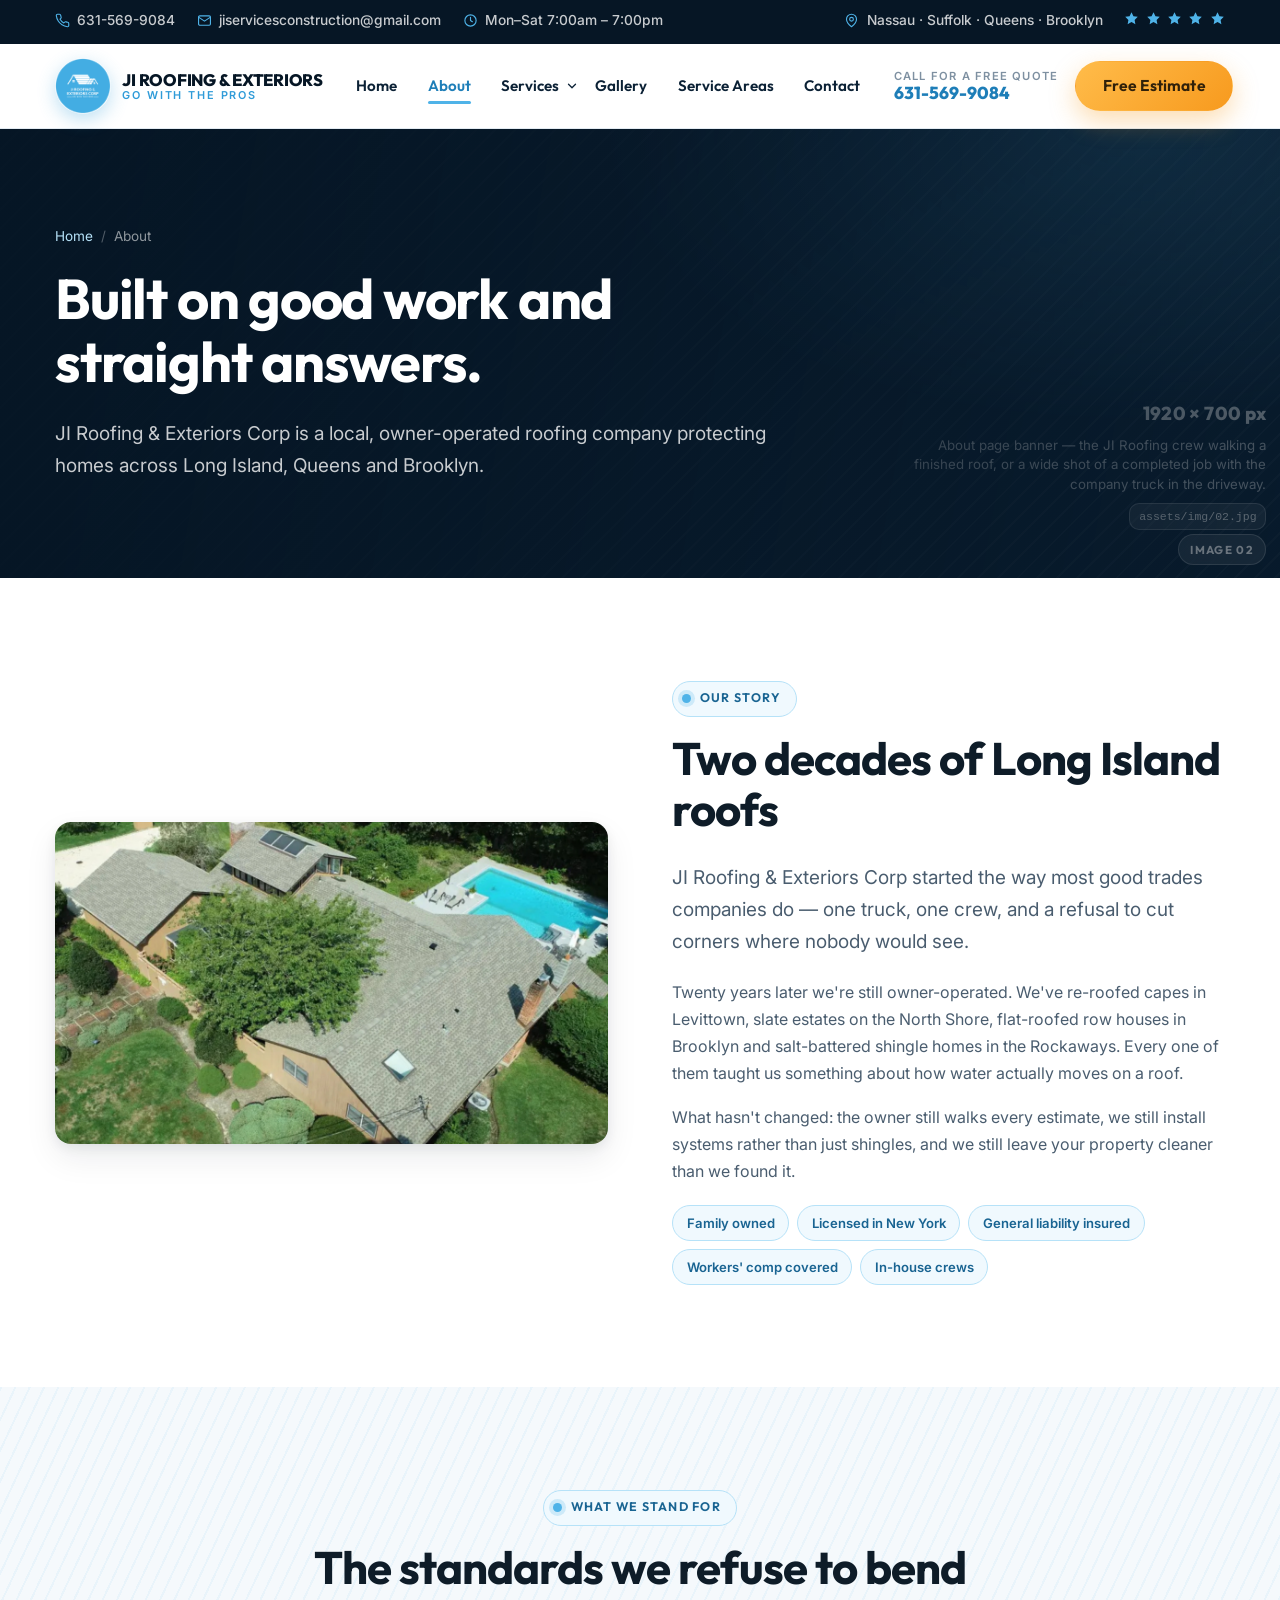
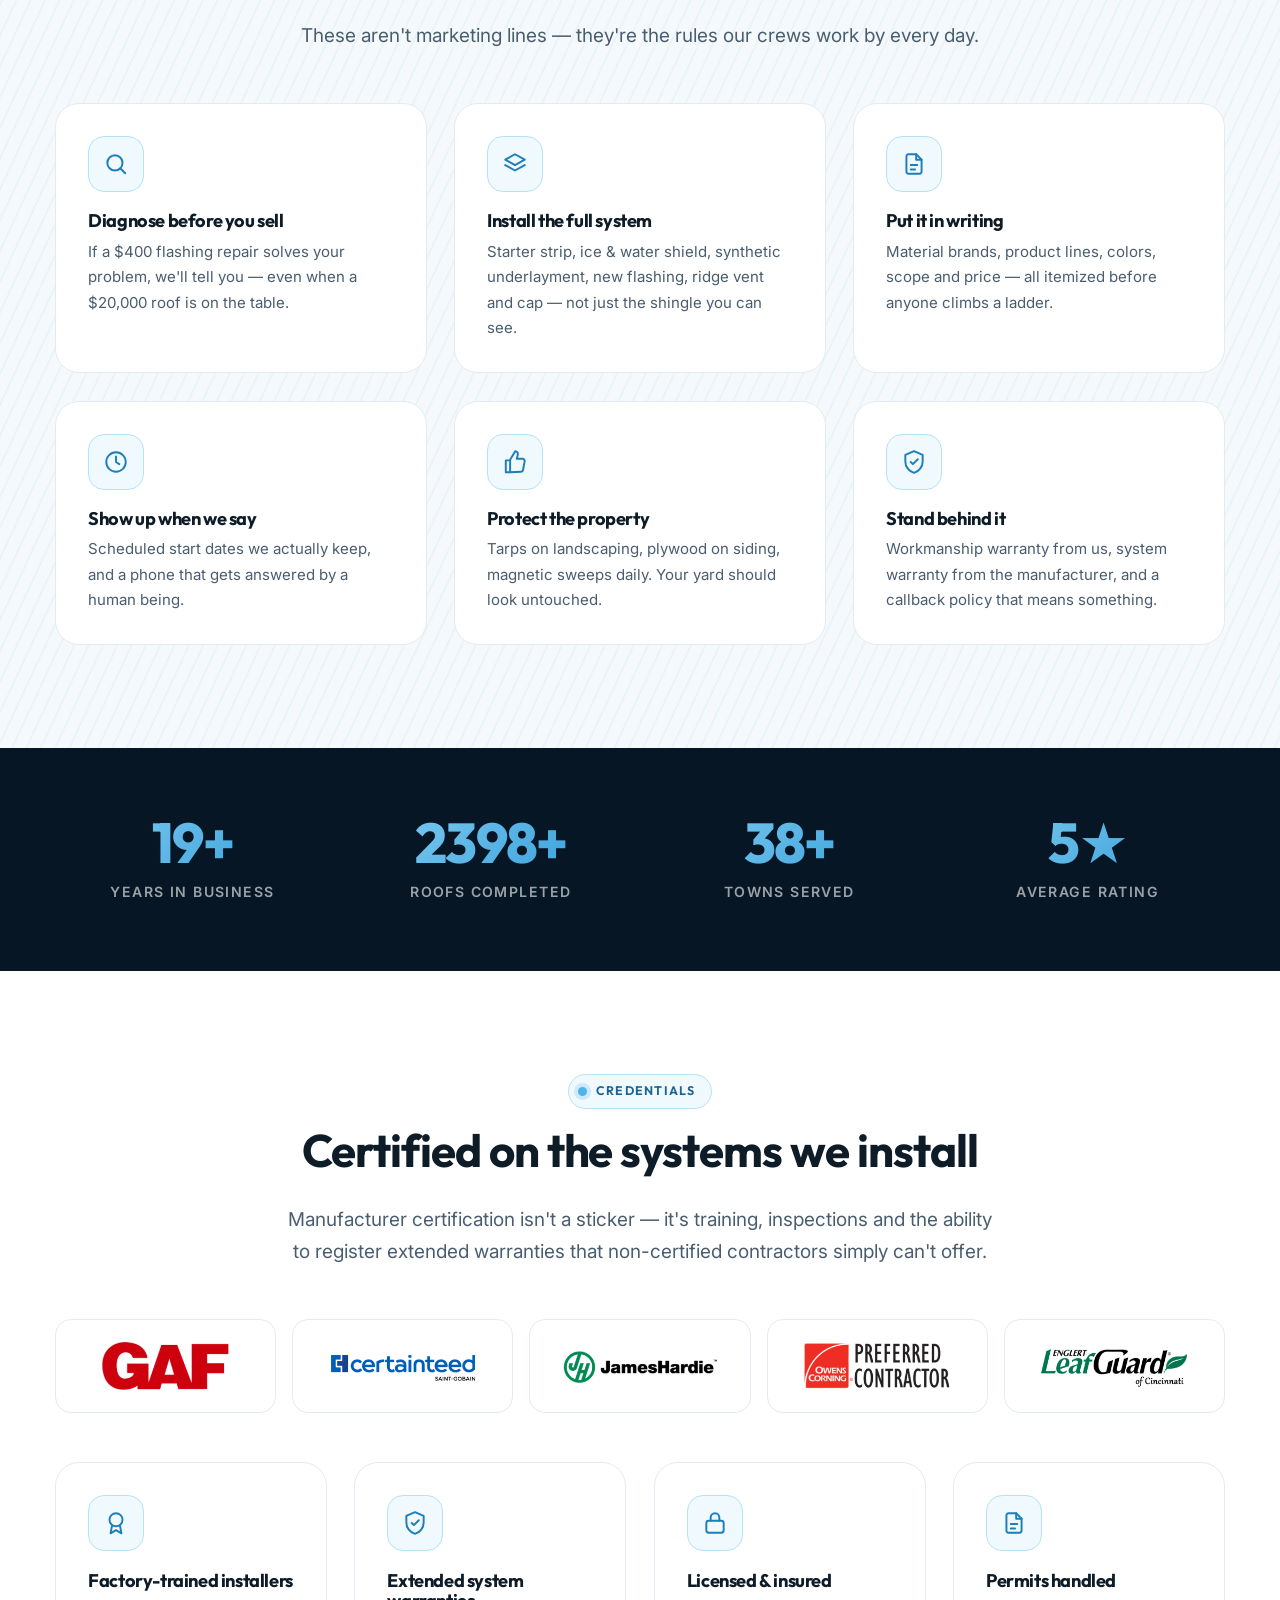
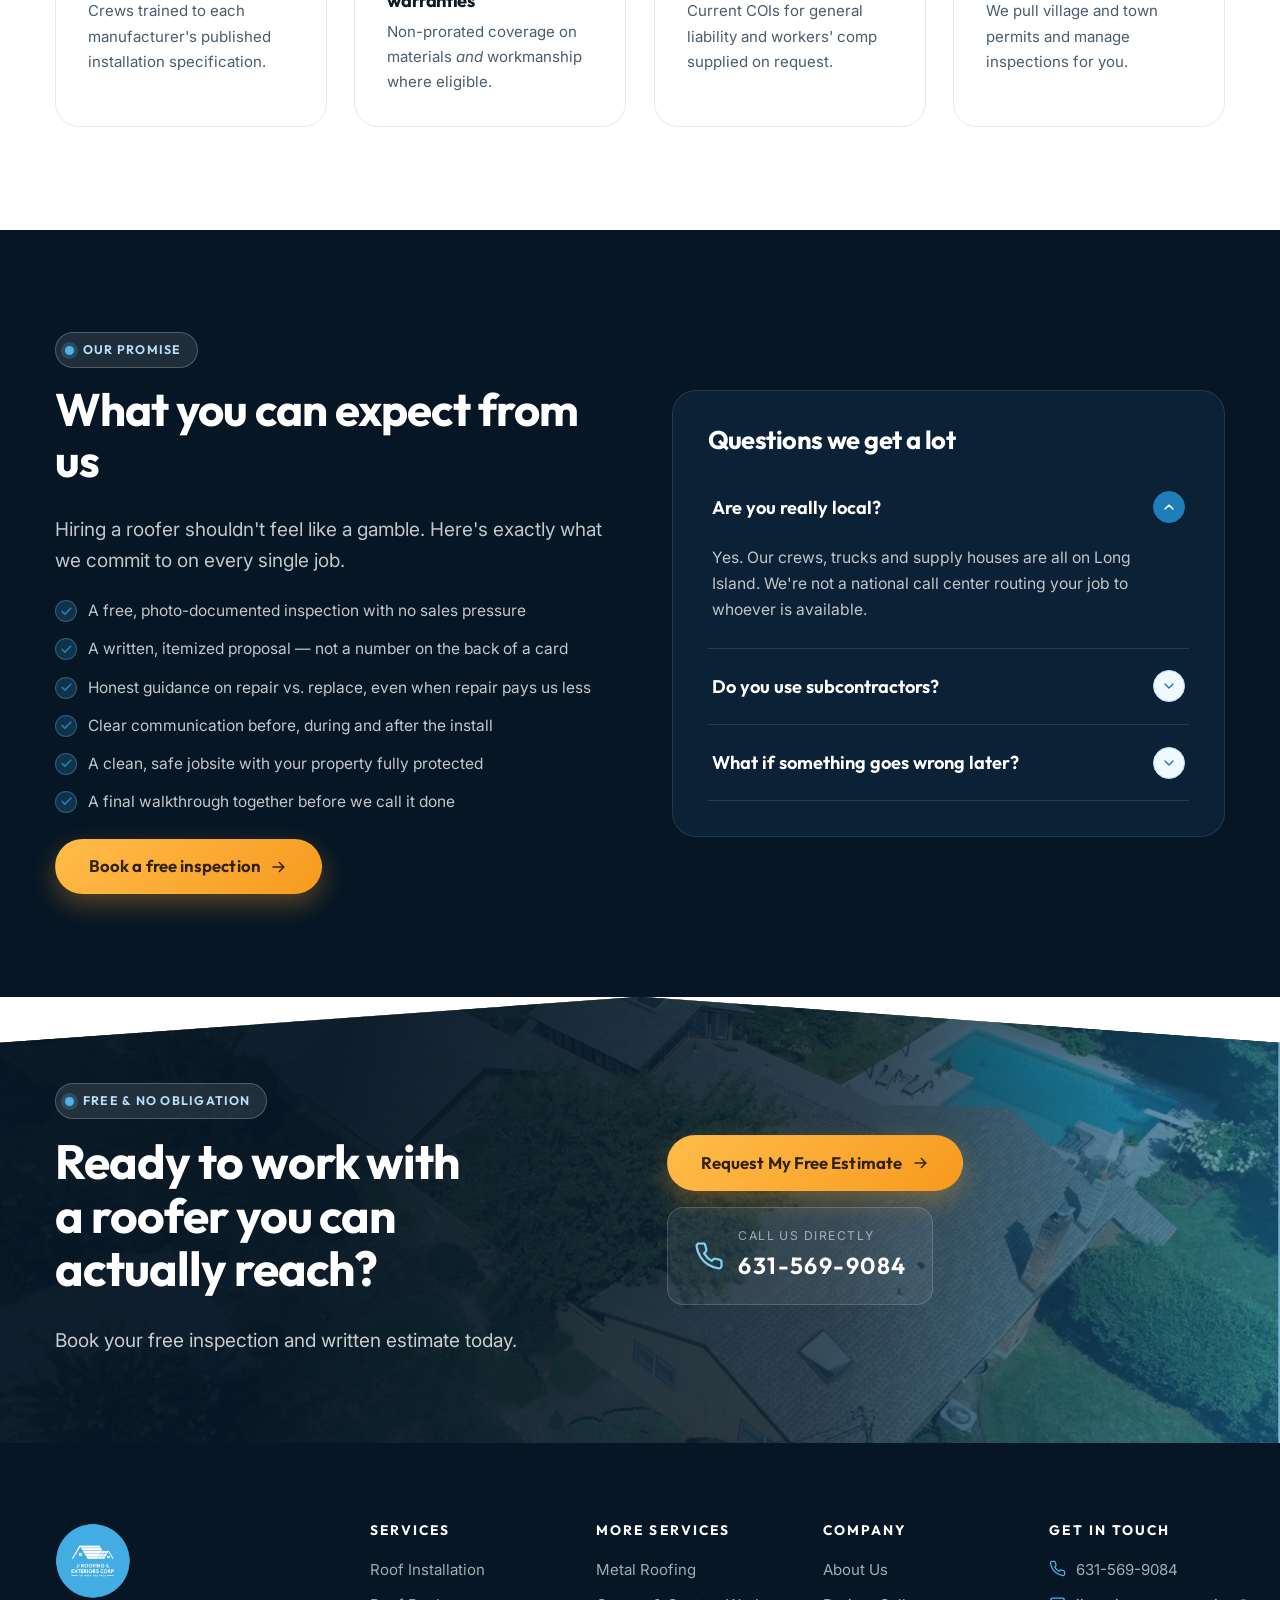
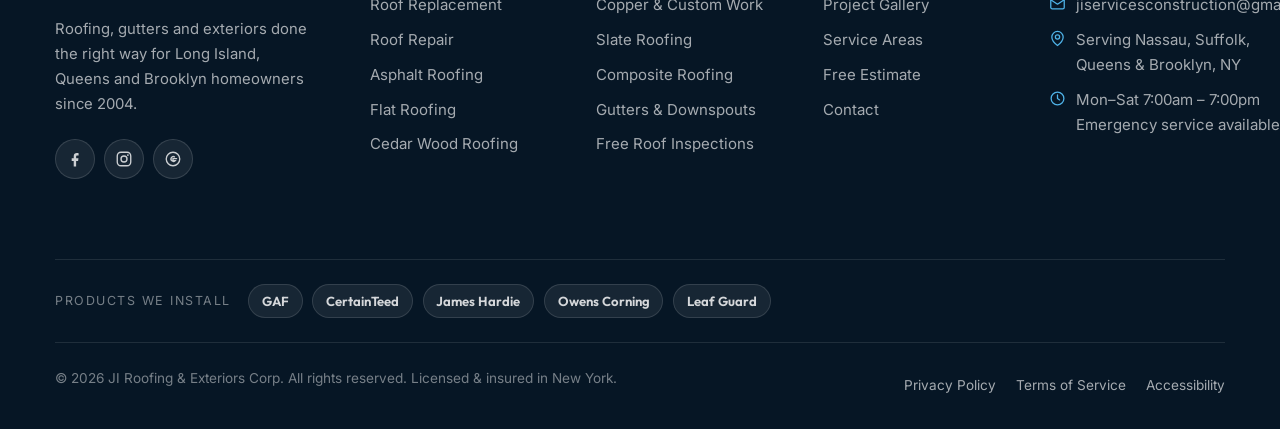
==== about.html @ 9744030e "Initial website commit" ====
<!DOCTYPE html>
<html lang="en">
  <head>
    <meta charset="utf-8" />
    <meta name="viewport" content="width=device-width, initial-scale=1" />
    <title>About JI Roofing &amp; Exteriors Corp | Long Island Roofing Company</title>
    <meta
      name="description"
      content="Meet JI Roofing & Exteriors Corp — an owner-operated, licensed and insured roofing contractor serving Nassau, Suffolk, Queens and Brooklyn with certified GAF, CertainTeed, James Hardie, Owens Corning and Leaf Guard installations."
    />
    <meta name="theme-color" content="#4fb3e8" />
    <link rel="icon" href="assets/img/ji-roofing-logo.png" type="image/png" />
    <link rel="preconnect" href="https://fonts.googleapis.com" />
    <link rel="preconnect" href="https://fonts.gstatic.com" crossorigin />
    <link
      href="https://fonts.googleapis.com/css2?family=Inter:wght@400;500;600;700&family=Outfit:wght@400;500;600;700;800&display=swap"
      rel="stylesheet"
    />
    <link rel="stylesheet" href="assets/css/styles.css" />
  </head>

  <body>
    <a class="skip-link" href="#main">Skip to main content</a>

    <!-- ===================== ICON SPRITE ===================== -->
    <svg class="sr-only" aria-hidden="true" focusable="false" xmlns="http://www.w3.org/2000/svg">
      <symbol id="i-phone" viewBox="0 0 24 24" fill="none" stroke="currentColor" stroke-width="1.8" stroke-linecap="round" stroke-linejoin="round"><path d="M22 16.9v3a2 2 0 0 1-2.2 2 19.8 19.8 0 0 1-8.6-3.1 19.5 19.5 0 0 1-6-6A19.8 19.8 0 0 1 2.1 4.2 2 2 0 0 1 4.1 2h3a2 2 0 0 1 2 1.7c.1 1 .4 1.9.7 2.8a2 2 0 0 1-.5 2.1L8.1 9.9a16 16 0 0 0 6 6l1.3-1.2a2 2 0 0 1 2.1-.5c.9.3 1.8.6 2.8.7a2 2 0 0 1 1.7 2z"/></symbol>
      <symbol id="i-mail" viewBox="0 0 24 24" fill="none" stroke="currentColor" stroke-width="1.8" stroke-linecap="round" stroke-linejoin="round"><rect x="2.5" y="4.5" width="19" height="15" rx="2"/><path d="m3 7 9 6 9-6"/></symbol>
      <symbol id="i-pin" viewBox="0 0 24 24" fill="none" stroke="currentColor" stroke-width="1.8" stroke-linecap="round" stroke-linejoin="round"><path d="M20 10c0 6-8 12-8 12s-8-6-8-12a8 8 0 0 1 16 0z"/><circle cx="12" cy="10" r="3"/></symbol>
      <symbol id="i-clock" viewBox="0 0 24 24" fill="none" stroke="currentColor" stroke-width="1.8" stroke-linecap="round" stroke-linejoin="round"><circle cx="12" cy="12" r="9"/><path d="M12 7v5l3 2"/></symbol>
      <symbol id="i-star" viewBox="0 0 24 24" fill="currentColor"><path d="m12 2 3.1 6.3 6.9 1-5 4.9 1.2 6.8L12 17.7l-6.2 3.3L7 14.2l-5-4.9 6.9-1z"/></symbol>
      <symbol id="i-check" viewBox="0 0 24 24" fill="none" stroke="currentColor" stroke-width="2.4" stroke-linecap="round" stroke-linejoin="round"><polyline points="20 6 9 17 4 12"/></symbol>
      <symbol id="i-shield" viewBox="0 0 24 24" fill="none" stroke="currentColor" stroke-width="1.8" stroke-linecap="round" stroke-linejoin="round"><path d="M12 2 4 5.5v6c0 5 3.4 9.3 8 10.5 4.6-1.2 8-5.5 8-10.5v-6z"/><polyline points="9 12 11 14 15.5 9.5"/></symbol>
      <symbol id="i-arrow" viewBox="0 0 24 24" fill="none" stroke="currentColor" stroke-width="2" stroke-linecap="round" stroke-linejoin="round"><path d="M4 12h14"/><polyline points="12.5 6 18.5 12 12.5 18"/></symbol>
      <symbol id="i-down" viewBox="0 0 24 24" fill="none" stroke="currentColor" stroke-width="2.2" stroke-linecap="round" stroke-linejoin="round"><polyline points="6 9 12 15 18 9"/></symbol>
      <symbol id="i-left" viewBox="0 0 24 24" fill="none" stroke="currentColor" stroke-width="2.2" stroke-linecap="round" stroke-linejoin="round"><polyline points="15 18 9 12 15 6"/></symbol>
      <symbol id="i-right" viewBox="0 0 24 24" fill="none" stroke="currentColor" stroke-width="2.2" stroke-linecap="round" stroke-linejoin="round"><polyline points="9 18 15 12 9 6"/></symbol>
      <symbol id="i-close" viewBox="0 0 24 24" fill="none" stroke="currentColor" stroke-width="2.2" stroke-linecap="round"><path d="M18 6 6 18M6 6l12 12"/></symbol>
      <symbol id="i-menu" viewBox="0 0 24 24" fill="none" stroke="currentColor" stroke-width="2" stroke-linecap="round"><path d="M3 7h18M3 12h18M3 17h18"/></symbol>
      <symbol id="i-roof" viewBox="0 0 24 24" fill="none" stroke="currentColor" stroke-width="1.8" stroke-linecap="round" stroke-linejoin="round"><path d="M2.5 11.5 12 4l9.5 7.5"/><path d="M5 10.3V20h14v-9.7"/><path d="M10 20v-5h4v5"/></symbol>
      <symbol id="i-install" viewBox="0 0 24 24" fill="none" stroke="currentColor" stroke-width="1.8" stroke-linecap="round" stroke-linejoin="round"><path d="M2.5 11.5 12 4l9.5 7.5"/><path d="M5 10.3V20h8"/><circle cx="18" cy="17" r="4"/><path d="M18 15.2v3.6M16.2 17h3.6"/></symbol>
      <symbol id="i-replace" viewBox="0 0 24 24" fill="none" stroke="currentColor" stroke-width="1.8" stroke-linecap="round" stroke-linejoin="round"><path d="M2.5 10.5 12 3l9.5 7.5"/><path d="M5 9.5V20h14V9.5"/><path d="M9.5 14h5l-1.8-1.8M14.5 17h-5l1.8 1.8"/></symbol>
      <symbol id="i-wrench" viewBox="0 0 24 24" fill="none" stroke="currentColor" stroke-width="1.8" stroke-linecap="round" stroke-linejoin="round"><path d="M20.3 3.7a5 5 0 0 1-6.2 6.2l-7 7a2.3 2.3 0 0 1-3.3-3.3l7-7a5 5 0 0 1 6.2-6.2l-2.8 2.8 2.1 2.1z"/></symbol>
      <symbol id="i-layers" viewBox="0 0 24 24" fill="none" stroke="currentColor" stroke-width="1.8" stroke-linecap="round" stroke-linejoin="round"><path d="m12 3 9 5-9 5-9-5z"/><path d="m3 13 9 5 9-5"/></symbol>
      <symbol id="i-flat" viewBox="0 0 24 24" fill="none" stroke="currentColor" stroke-width="1.8" stroke-linecap="round" stroke-linejoin="round"><rect x="2.5" y="8" width="19" height="3.4" rx="1"/><path d="M5 11.6V20h14v-8.4"/><path d="M9 20v-4.5h6V20"/></symbol>
      <symbol id="i-tree" viewBox="0 0 24 24" fill="none" stroke="currentColor" stroke-width="1.8" stroke-linecap="round" stroke-linejoin="round"><path d="M12 2.5 7.5 10h3l-4 6.5h6V21h-1"/><path d="M12 2.5 16.5 10h-3l4 6.5h-6"/></symbol>
      <symbol id="i-metal" viewBox="0 0 24 24" fill="none" stroke="currentColor" stroke-width="1.8" stroke-linecap="round" stroke-linejoin="round"><path d="M3 20h18"/><path d="M6.5 20 9 4M11 20l1-16M15.5 20 15 4"/><path d="M4 11h16"/></symbol>
      <symbol id="i-gem" viewBox="0 0 24 24" fill="none" stroke="currentColor" stroke-width="1.8" stroke-linecap="round" stroke-linejoin="round"><path d="M12 2.5 4 9l8 12.5L20 9z"/><path d="M4 9h16"/><path d="m12 2.5-3 6.5 3 12.5 3-12.5z"/></symbol>
      <symbol id="i-tiles" viewBox="0 0 24 24" fill="none" stroke="currentColor" stroke-width="1.8" stroke-linecap="round" stroke-linejoin="round"><rect x="3" y="4" width="8" height="7" rx="1.2"/><rect x="13" y="4" width="8" height="7" rx="1.2"/><rect x="3" y="13" width="8" height="7" rx="1.2"/><rect x="13" y="13" width="8" height="7" rx="1.2"/></symbol>
      <symbol id="i-cube" viewBox="0 0 24 24" fill="none" stroke="currentColor" stroke-width="1.8" stroke-linecap="round" stroke-linejoin="round"><path d="m12 2.8 8.5 4.8v8.8L12 21.2l-8.5-4.8V7.6z"/><path d="M12 12v9.2M12 12 3.5 7.6M12 12l8.5-4.4"/></symbol>
      <symbol id="i-gutter" viewBox="0 0 24 24" fill="none" stroke="currentColor" stroke-width="1.8" stroke-linecap="round" stroke-linejoin="round"><path d="M3 6.5h18"/><path d="M3 6.5v3a3 3 0 0 0 3 3h12a3 3 0 0 0 3-3v-3"/><path d="M15 12.5V21"/><path d="M12 21h6"/></symbol>
      <symbol id="i-search" viewBox="0 0 24 24" fill="none" stroke="currentColor" stroke-width="1.8" stroke-linecap="round" stroke-linejoin="round"><circle cx="11" cy="11" r="7"/><path d="m20.5 20.5-4.4-4.4"/></symbol>
      <symbol id="i-award" viewBox="0 0 24 24" fill="none" stroke="currentColor" stroke-width="1.8" stroke-linecap="round" stroke-linejoin="round"><circle cx="12" cy="9" r="6"/><path d="m8.4 14.2-1.4 7.3 5-2.9 5 2.9-1.4-7.3"/></symbol>
      <symbol id="i-users" viewBox="0 0 24 24" fill="none" stroke="currentColor" stroke-width="1.8" stroke-linecap="round" stroke-linejoin="round"><circle cx="9" cy="8" r="3.6"/><path d="M2.6 20a6.4 6.4 0 0 1 12.8 0"/><path d="M16.3 5.1a3.6 3.6 0 0 1 0 6.9"/><path d="M18 14.9A6.4 6.4 0 0 1 21.4 20"/></symbol>
      <symbol id="i-calendar" viewBox="0 0 24 24" fill="none" stroke="currentColor" stroke-width="1.8" stroke-linecap="round" stroke-linejoin="round"><rect x="3" y="5" width="18" height="16" rx="2.2"/><path d="M3 10h18M8 3v4M16 3v4"/></symbol>
      <symbol id="i-truck" viewBox="0 0 24 24" fill="none" stroke="currentColor" stroke-width="1.8" stroke-linecap="round" stroke-linejoin="round"><path d="M2 6.5h11.5V17H2z"/><path d="M13.5 9.5H17l4 4V17h-7.5z"/><circle cx="7" cy="18.5" r="2"/><circle cx="17" cy="18.5" r="2"/></symbol>
      <symbol id="i-doc" viewBox="0 0 24 24" fill="none" stroke="currentColor" stroke-width="1.8" stroke-linecap="round" stroke-linejoin="round"><path d="M14 3H7a2 2 0 0 0-2 2v14a2 2 0 0 0 2 2h10a2 2 0 0 0 2-2V8z"/><path d="M14 3v5h5"/><path d="M9 13h6M9 17h4"/></symbol>
      <symbol id="i-dollar" viewBox="0 0 24 24" fill="none" stroke="currentColor" stroke-width="1.8" stroke-linecap="round" stroke-linejoin="round"><path d="M12 2.5v19"/><path d="M16.8 7c0-1.9-2.1-2.9-4.8-2.9S7 5 7 7.2s2.1 2.9 5 3.4 5 1.3 5 3.4-2.1 3-4.8 3-4.9-1.1-4.9-2.9"/></symbol>
      <symbol id="i-zap" viewBox="0 0 24 24" fill="none" stroke="currentColor" stroke-width="1.8" stroke-linecap="round" stroke-linejoin="round"><path d="M13 2.5 4.5 14H11l-1 7.5L19.5 10H13z"/></symbol>
      <symbol id="i-thumb" viewBox="0 0 24 24" fill="none" stroke="currentColor" stroke-width="1.8" stroke-linecap="round" stroke-linejoin="round"><path d="M7.5 21.5V10L12.2 2a2.6 2.6 0 0 1 2.4 3.3L13.6 9h5.3a2 2 0 0 1 2 2.4l-1.5 8a2 2 0 0 1-2 1.6z"/><path d="M7.5 10.5H3.5v11h4"/></symbol>
      <symbol id="i-map" viewBox="0 0 24 24" fill="none" stroke="currentColor" stroke-width="1.8" stroke-linecap="round" stroke-linejoin="round"><path d="m2.5 6.3 6.5-2.8 6 2.8 6.5-2.8v14.2l-6.5 2.8-6-2.8-6.5 2.8z"/><path d="M9 3.5v15M15 6.3v15"/></symbol>
      <symbol id="i-lock" viewBox="0 0 24 24" fill="none" stroke="currentColor" stroke-width="1.8" stroke-linecap="round" stroke-linejoin="round"><rect x="4" y="10" width="16" height="11" rx="2.2"/><path d="M8 10V7a4 4 0 0 1 8 0v3"/></symbol>
      <symbol id="i-fb" viewBox="0 0 24 24" fill="currentColor"><path d="M13.5 22v-7.5h2.6l.5-3.4h-3.1V8.9c0-1 .3-1.6 1.7-1.6h1.6V4.2c-.3 0-1.3-.1-2.4-.1-2.4 0-4.1 1.5-4.1 4.2v2.8H7.6v3.4h2.7V22z"/></symbol>
      <symbol id="i-ig" viewBox="0 0 24 24" fill="none" stroke="currentColor" stroke-width="1.8"><rect x="3" y="3" width="18" height="18" rx="5"/><circle cx="12" cy="12" r="4"/><circle cx="17.2" cy="6.8" r="1.2" fill="currentColor" stroke="none"/></symbol>
      <symbol id="i-google" viewBox="0 0 24 24" fill="none" stroke="currentColor" stroke-width="1.8" stroke-linecap="round"><circle cx="12" cy="12" r="9"/><path d="M16.8 11.4H12v2.8h2.8A3.2 3.2 0 1 1 14 9.1"/></symbol>
    </svg>

    <!-- ===================== TOP BAR ===================== -->
    <div class="topbar">
      <div class="wrap topbar__inner">
        <ul class="topbar__list">
          <li><a href="tel:+16315699084"><svg aria-hidden="true"><use href="#i-phone"/></svg>631-569-9084</a></li>
          <li><a href="mailto:jiservicesconstruction@gmail.com"><svg aria-hidden="true"><use href="#i-mail"/></svg>jiservicesconstruction@gmail.com</a></li>
          <li class="topbar__secondary"><span class="topbar__item"><svg aria-hidden="true"><use href="#i-clock"/></svg>Mon–Sat 7:00am – 7:00pm</span></li>
        </ul>
        <ul class="topbar__list topbar__secondary">
          <li><span class="topbar__item"><svg aria-hidden="true"><use href="#i-pin"/></svg>Nassau · Suffolk · Queens · Brooklyn</span></li>
          <li>
            <span class="topbar__rating">
              <svg aria-hidden="true"><use href="#i-star"/></svg><svg aria-hidden="true"><use href="#i-star"/></svg><svg aria-hidden="true"><use href="#i-star"/></svg><svg aria-hidden="true"><use href="#i-star"/></svg><svg aria-hidden="true"><use href="#i-star"/></svg>
            </span>
          </li>
        </ul>
      </div>
    </div>

    <!-- ===================== HEADER ===================== -->
    <header class="header">
      <div class="wrap header__inner">
        <a class="brand" href="index.html" aria-label="JI Roofing &amp; Exteriors Corp — home">
          <img src="assets/img/ji-roofing-logo.png" alt="JI Roofing &amp; Exteriors Corp logo" width="56" height="56" />
          <span class="brand__text">
            <span class="brand__name">JI Roofing &amp; Exteriors</span>
            <span class="brand__tag">Go With The Pros</span>
          </span>
        </a>

        <nav class="nav" id="primary-nav" aria-label="Primary">
          <ul class="nav__list">
            <li class="nav__item"><a class="nav__link" href="index.html">Home</a></li>
            <li class="nav__item"><a class="nav__link" href="about.html" aria-current="page">About</a></li>
            <li class="nav__item nav__item--has-menu">
              <a class="nav__link" href="services.html">Services <svg class="nav__caret" aria-hidden="true"><use href="#i-down"/></svg></a>
              <ul class="nav__menu">
                <li><a href="services.html#roof-installation"><svg aria-hidden="true"><use href="#i-install"/></svg>Roof Installation</a></li>
                <li><a href="services.html#roof-replacement"><svg aria-hidden="true"><use href="#i-replace"/></svg>Roof Replacement</a></li>
                <li><a href="services.html#roof-repair"><svg aria-hidden="true"><use href="#i-wrench"/></svg>Roof Repair</a></li>
                <li><a href="services.html#asphalt-roofing"><svg aria-hidden="true"><use href="#i-layers"/></svg>Asphalt Roofing</a></li>
                <li><a href="services.html#flat-roofing"><svg aria-hidden="true"><use href="#i-flat"/></svg>Flat Roofing</a></li>
                <li><a href="services.html#cedar-roofing"><svg aria-hidden="true"><use href="#i-tree"/></svg>Cedar Wood Roofing</a></li>
                <li><a href="services.html#metal-roofing"><svg aria-hidden="true"><use href="#i-metal"/></svg>Metal Roofing</a></li>
                <li><a href="services.html#copper-work"><svg aria-hidden="true"><use href="#i-gem"/></svg>Copper &amp; Custom Work</a></li>
                <li><a href="services.html#slate-roofing"><svg aria-hidden="true"><use href="#i-tiles"/></svg>Slate Roofing</a></li>
                <li><a href="services.html#composite-roofing"><svg aria-hidden="true"><use href="#i-cube"/></svg>Composite Roofing</a></li>
                <li><a href="services.html#gutters"><svg aria-hidden="true"><use href="#i-gutter"/></svg>Gutters &amp; Downspouts</a></li>
                <li><a href="services.html#roof-inspection"><svg aria-hidden="true"><use href="#i-search"/></svg>Free Roof Inspections</a></li>
              </ul>
            </li>
            <li class="nav__item"><a class="nav__link" href="gallery.html">Gallery</a></li>
            <li class="nav__item"><a class="nav__link" href="service-areas.html">Service Areas</a></li>
            <li class="nav__item"><a class="nav__link" href="contact.html">Contact</a></li>
          </ul>
          <div class="nav__mobile-cta">
            <a class="btn btn--primary btn--block" href="contact.html">Get My Free Estimate</a>
            <a class="btn btn--outline btn--block" href="tel:+16315699084"><svg aria-hidden="true"><use href="#i-phone"/></svg>631-569-9084</a>
          </div>
        </nav>

        <div class="header__cta">
          <span class="header__phone">
            <span>Call for a free quote</span>
            <strong><a href="tel:+16315699084">631-569-9084</a></strong>
          </span>
          <a class="btn btn--primary" href="contact.html">Free Estimate</a>
          <button class="nav-toggle" type="button" aria-label="Open menu" aria-expanded="false" aria-controls="primary-nav">
            <svg class="icon-open" aria-hidden="true"><use href="#i-menu"/></svg>
            <svg class="icon-close" aria-hidden="true"><use href="#i-close"/></svg>
          </button>
        </div>
      </div>
    </header>
    <div class="nav-scrim" aria-hidden="true"></div>

    <main id="main">
      <!-- ===================== PAGE HEAD ===================== -->
      <section class="pagehead">
        <!-- IMAGE 02 -->
        <div class="ph ph--bg">
          <span class="ph__badge">Image 02</span>
          <span class="ph__body"><strong class="ph__dim">1920 × 700 px</strong><span class="ph__desc">About page banner — the JI Roofing crew walking a finished roof, or a wide shot of a completed job with the company truck in the driveway.</span><code class="ph__file">assets/img/02.jpg</code></span>
        </div>
        <div class="pagehead__scrim"></div>
        <div class="wrap">
          <div class="pagehead__inner">
            <ul class="crumbs">
              <li><a href="index.html">Home</a></li>
              <li>About</li>
            </ul>
            <h1>Built on good work and straight answers.</h1>
            <p>JI Roofing &amp; Exteriors Corp is a local, owner-operated roofing company protecting homes across Long Island, Queens and Brooklyn.</p>
          </div>
        </div>
      </section>

      <!-- ===================== STORY ===================== -->
      <section class="section">
        <div class="wrap split">
          <div class="split__media reveal">
            <img class="media-img" style="--ph-ratio: 12 / 7" src="assets/img/roofing_26.png" alt="Aerial view of a completed architectural shingle roof on a large Long Island home" loading="lazy" />
          </div>
          <div class="reveal" data-delay="100">
            <span class="eyebrow">Our story</span>
            <h2>Two decades of Long Island roofs</h2>
            <p class="lead">
              JI Roofing &amp; Exteriors Corp started the way most good trades companies do — one truck, one crew, and a
              refusal to cut corners where nobody would see.
            </p>
            <p>
              Twenty years later we're still owner-operated. We've re-roofed capes in Levittown, slate estates on the
              North Shore, flat-roofed row houses in Brooklyn and salt-battered shingle homes in the Rockaways. Every one
              of them taught us something about how water actually moves on a roof.
            </p>
            <p>
              What hasn't changed: the owner still walks every estimate, we still install systems rather than just
              shingles, and we still leave your property cleaner than we found it.
            </p>
            <ul class="pill-row">
              <li>Family owned</li>
              <li>Licensed in New York</li>
              <li>General liability insured</li>
              <li>Workers' comp covered</li>
              <li>In-house crews</li>
            </ul>
          </div>
        </div>
      </section>

      <!-- ===================== VALUES ===================== -->
      <section class="section section--shingle">
        <div class="wrap">
          <div class="section-head section-head--center reveal">
            <span class="eyebrow">What we stand for</span>
            <h2>The standards we refuse to bend</h2>
            <p>These aren't marketing lines — they're the rules our crews work by every day.</p>
          </div>
          <div class="grid grid--3">
            <article class="feature reveal">
              <span class="feature__icon"><svg aria-hidden="true"><use href="#i-search"/></svg></span>
              <h3>Diagnose before you sell</h3>
              <p>If a $400 flashing repair solves your problem, we'll tell you — even when a $20,000 roof is on the table.</p>
            </article>
            <article class="feature reveal" data-delay="60">
              <span class="feature__icon"><svg aria-hidden="true"><use href="#i-layers"/></svg></span>
              <h3>Install the full system</h3>
              <p>Starter strip, ice &amp; water shield, synthetic underlayment, new flashing, ridge vent and cap — not just the shingle you can see.</p>
            </article>
            <article class="feature reveal" data-delay="120">
              <span class="feature__icon"><svg aria-hidden="true"><use href="#i-doc"/></svg></span>
              <h3>Put it in writing</h3>
              <p>Material brands, product lines, colors, scope and price — all itemized before anyone climbs a ladder.</p>
            </article>
            <article class="feature reveal">
              <span class="feature__icon"><svg aria-hidden="true"><use href="#i-clock"/></svg></span>
              <h3>Show up when we say</h3>
              <p>Scheduled start dates we actually keep, and a phone that gets answered by a human being.</p>
            </article>
            <article class="feature reveal" data-delay="60">
              <span class="feature__icon"><svg aria-hidden="true"><use href="#i-thumb"/></svg></span>
              <h3>Protect the property</h3>
              <p>Tarps on landscaping, plywood on siding, magnetic sweeps daily. Your yard should look untouched.</p>
            </article>
            <article class="feature reveal" data-delay="120">
              <span class="feature__icon"><svg aria-hidden="true"><use href="#i-shield"/></svg></span>
              <h3>Stand behind it</h3>
              <p>Workmanship warranty from us, system warranty from the manufacturer, and a callback policy that means something.</p>
            </article>
          </div>
        </div>
      </section>

      <!-- ===================== STATS ===================== -->
      <section class="section section--navy section--tight">
        <div class="wrap">
          <div class="stats">
            <div class="stat reveal">
              <span class="stat__num" data-count="20" data-suffix="+">0</span>
              <span class="stat__label">Years in business</span>
            </div>
            <div class="stat reveal" data-delay="60">
              <span class="stat__num" data-count="2500" data-suffix="+">0</span>
              <span class="stat__label">Roofs completed</span>
            </div>
            <div class="stat reveal" data-delay="120">
              <span class="stat__num" data-count="40" data-suffix="+">0</span>
              <span class="stat__label">Towns served</span>
            </div>
            <div class="stat reveal" data-delay="180">
              <span class="stat__num" data-count="5" data-suffix="★">0</span>
              <span class="stat__label">Average rating</span>
            </div>
          </div>
        </div>
      </section>

      <!-- ===================== CERTIFICATIONS ===================== -->
      <section class="section">
        <div class="wrap">
          <div class="section-head section-head--center reveal">
            <span class="eyebrow">Credentials</span>
            <h2>Certified on the systems we install</h2>
            <p>Manufacturer certification isn't a sticker — it's training, inspections and the ability to register extended warranties that non-certified contractors simply can't offer.</p>
          </div>
          <div class="brands__grid reveal">
            <!-- IMAGE 07 -->
            <figure class="brand-logo"><img src="assets/img/GAF_Roofing_07.png" alt="GAF roofing products" loading="lazy" /></figure>
            <!-- IMAGE 08 -->
            <figure class="brand-logo"><img src="assets/img/certainteed_roofing_08.png" alt="CertainTeed roofing products" loading="lazy" /></figure>
            <!-- IMAGE 09 -->
            <figure class="brand-logo"><img src="assets/img/jameshardie_roofing_09.png" alt="James Hardie siding and trim products" loading="lazy" /></figure>
            <!-- IMAGE 10 -->
            <figure class="brand-logo"><img src="assets/img/owens_corning_roofing_10.png" alt="Owens Corning roofing products" loading="lazy" /></figure>
            <!-- IMAGE 11 -->
            <figure class="brand-logo"><img src="assets/img/leaf_guard_roofing_11.png" alt="LeafGuard gutter protection systems" loading="lazy" /></figure>
          </div>

          <div class="grid grid--4 reveal" style="margin-top: clamp(2rem, 1.5rem + 2vw, 3.25rem)">
            <article class="feature">
              <span class="feature__icon"><svg aria-hidden="true"><use href="#i-award"/></svg></span>
              <h3>Factory-trained installers</h3>
              <p>Crews trained to each manufacturer's published installation specification.</p>
            </article>
            <article class="feature">
              <span class="feature__icon"><svg aria-hidden="true"><use href="#i-shield"/></svg></span>
              <h3>Extended system warranties</h3>
              <p>Non-prorated coverage on materials <em>and</em> workmanship where eligible.</p>
            </article>
            <article class="feature">
              <span class="feature__icon"><svg aria-hidden="true"><use href="#i-lock"/></svg></span>
              <h3>Licensed &amp; insured</h3>
              <p>Current COIs for general liability and workers' comp supplied on request.</p>
            </article>
            <article class="feature">
              <span class="feature__icon"><svg aria-hidden="true"><use href="#i-doc"/></svg></span>
              <h3>Permits handled</h3>
              <p>We pull village and town permits and manage inspections for you.</p>
            </article>
          </div>
        </div>
      </section>

      <!-- ===================== PROMISE ===================== -->
      <section class="section section--navy">
        <div class="wrap split">
          <div class="reveal">
            <span class="eyebrow eyebrow--light">Our promise</span>
            <h2>What you can expect from us</h2>
            <p class="lead">Hiring a roofer shouldn't feel like a gamble. Here's exactly what we commit to on every single job.</p>
            <ul class="checklist">
              <li>A free, photo-documented inspection with no sales pressure</li>
              <li>A written, itemized proposal — not a number on the back of a card</li>
              <li>Honest guidance on repair vs. replace, even when repair pays us less</li>
              <li>Clear communication before, during and after the install</li>
              <li>A clean, safe jobsite with your property fully protected</li>
              <li>A final walkthrough together before we call it done</li>
            </ul>
            <div class="btn-row">
              <a class="btn btn--primary btn--lg" href="contact.html">Book a free inspection <svg aria-hidden="true"><use href="#i-arrow"/></svg></a>
            </div>
          </div>
          <div class="reveal" data-delay="100">
            <div class="panel panel--navy">
              <h3>Questions we get a lot</h3>
              <div class="faq" style="border-top: 0">
                <div class="faq__item" style="border-color: rgba(255,255,255,.12)">
                  <button class="faq__q" type="button" aria-expanded="true" style="color: #fff">Are you really local?
                    <span class="faq__sign"><svg aria-hidden="true"><use href="#i-down"/></svg></span>
                  </button>
                  <div class="faq__a"><div><p>Yes. Our crews, trucks and supply houses are all on Long Island. We're not a national call center routing your job to whoever is available.</p></div></div>
                </div>
                <div class="faq__item" style="border-color: rgba(255,255,255,.12)">
                  <button class="faq__q" type="button" aria-expanded="false" style="color: #fff">Do you use subcontractors?
                    <span class="faq__sign"><svg aria-hidden="true"><use href="#i-down"/></svg></span>
                  </button>
                  <div class="faq__a"><div><p>Our roofing and gutter work is performed by our own in-house crews. For specialty trades like masonry or electrical we use the same vetted partners every time.</p></div></div>
                </div>
                <div class="faq__item" style="border-color: rgba(255,255,255,.12)">
                  <button class="faq__q" type="button" aria-expanded="false" style="color: #fff">What if something goes wrong later?
                    <span class="faq__sign"><svg aria-hidden="true"><use href="#i-down"/></svg></span>
                  </button>
                  <div class="faq__a"><div><p>You call us and we come back. Our workmanship warranty is written into your contract, and we're still here — the same company, the same phone number.</p></div></div>
                </div>
              </div>
            </div>
          </div>
        </div>
      </section>

      <!-- ===================== CTA ===================== -->
      <section class="cta roofline">
        <img class="bg-img" src="assets/img/roofing_49.png" alt="" aria-hidden="true" loading="lazy" />
        <div class="cta__scrim"></div>
        <div class="wrap cta__inner">
          <div class="reveal">
            <span class="eyebrow eyebrow--light">Free &amp; no obligation</span>
            <h2>Ready to work with a roofer you can actually reach?</h2>
            <p class="lead">Book your free inspection and written estimate today.</p>
          </div>
          <div class="reveal" data-delay="100" style="display: grid; gap: 1rem; justify-items: start">
            <a class="btn btn--primary btn--lg" href="contact.html">Request My Free Estimate <svg aria-hidden="true"><use href="#i-arrow"/></svg></a>
            <a class="cta__phone" href="tel:+16315699084">
              <svg aria-hidden="true"><use href="#i-phone"/></svg>
              <span><span>Call us directly</span><strong>631-569-9084</strong></span>
            </a>
          </div>
        </div>
      </section>
    </main>

    <!-- ===================== FOOTER ===================== -->
    <footer class="footer">
      <div class="wrap">
        <div class="footer__top">
          <div class="footer__brand">
            <img src="assets/img/ji-roofing-logo.png" alt="JI Roofing &amp; Exteriors Corp" width="76" height="76" />
            <p>Roofing, gutters and exteriors done the right way for Long Island, Queens and Brooklyn homeowners since 2004.</p>
            <div class="social">
              <a href="#" aria-label="Facebook"><svg aria-hidden="true"><use href="#i-fb"/></svg></a>
              <a href="#" aria-label="Instagram"><svg aria-hidden="true"><use href="#i-ig"/></svg></a>
              <a href="#" aria-label="Google Business Profile"><svg aria-hidden="true"><use href="#i-google"/></svg></a>
            </div>
          </div>
          <div>
            <h4>Services</h4>
            <ul>
              <li><a href="services.html#roof-installation">Roof Installation</a></li>
              <li><a href="services.html#roof-replacement">Roof Replacement</a></li>
              <li><a href="services.html#roof-repair">Roof Repair</a></li>
              <li><a href="services.html#asphalt-roofing">Asphalt Roofing</a></li>
              <li><a href="services.html#flat-roofing">Flat Roofing</a></li>
              <li><a href="services.html#cedar-roofing">Cedar Wood Roofing</a></li>
            </ul>
          </div>
          <div>
            <h4>More services</h4>
            <ul>
              <li><a href="services.html#metal-roofing">Metal Roofing</a></li>
              <li><a href="services.html#copper-work">Copper &amp; Custom Work</a></li>
              <li><a href="services.html#slate-roofing">Slate Roofing</a></li>
              <li><a href="services.html#composite-roofing">Composite Roofing</a></li>
              <li><a href="services.html#gutters">Gutters &amp; Downspouts</a></li>
              <li><a href="services.html#roof-inspection">Free Roof Inspections</a></li>
            </ul>
          </div>
          <div>
            <h4>Company</h4>
            <ul>
              <li><a href="about.html">About Us</a></li>
              <li><a href="gallery.html">Project Gallery</a></li>
              <li><a href="service-areas.html">Service Areas</a></li>
              <li><a href="contact.html">Free Estimate</a></li>
              <li><a href="contact.html#contact-form">Contact</a></li>
            </ul>
          </div>
          <div>
            <h4>Get in touch</h4>
            <ul class="footer__contact">
              <li><svg aria-hidden="true"><use href="#i-phone"/></svg><a href="tel:+16315699084">631-569-9084</a></li>
              <li><svg aria-hidden="true"><use href="#i-mail"/></svg><a href="mailto:jiservicesconstruction@gmail.com">jiservicesconstruction@gmail.com</a></li>
              <li><svg aria-hidden="true"><use href="#i-pin"/></svg><span>Serving Nassau, Suffolk,<br />Queens &amp; Brooklyn, NY</span></li>
              <li><svg aria-hidden="true"><use href="#i-clock"/></svg><span>Mon–Sat 7:00am – 7:00pm<br />Emergency service available</span></li>
            </ul>
          </div>
        </div>
        <div class="footer__brands">
          <span>Products we install</span>
          <b>GAF</b><b>CertainTeed</b><b>James Hardie</b><b>Owens Corning</b><b>Leaf Guard</b>
        </div>
        <div class="footer__bottom">
          <p>&copy; <span data-year>2026</span> JI Roofing &amp; Exteriors Corp. All rights reserved. Licensed &amp; insured in New York.</p>
          <ul>
            <li><a href="#">Privacy Policy</a></li>
            <li><a href="#">Terms of Service</a></li>
            <li><a href="#">Accessibility</a></li>
          </ul>
        </div>
      </div>
    </footer>

    <div class="actionbar">
      <a class="btn btn--outline" href="tel:+16315699084"><svg aria-hidden="true"><use href="#i-phone"/></svg>Call Now</a>
      <a class="btn btn--primary" href="contact.html">Free Estimate</a>
    </div>

    <script src="assets/js/main.js" defer></script>
  </body>
</html>
---- assets/css/styles.css ----
/* ==========================================================================
   JI ROOFING & EXTERIORS CORP — Core stylesheet
   Palette derived from the company logo (sky blue + white on deep navy).
   ========================================================================== */

/* --------------------------------------------------------------------------
   1. Design tokens
   -------------------------------------------------------------------------- */
:root {
  /* Brand blues sampled from the logo badge */
  --blue-50: #f0f9fe;
  --blue-100: #dcf1fc;
  --blue-200: #b6e2f8;
  --blue-300: #84cef2;
  --blue-400: #4fb3e8; /* primary logo blue */
  --blue-500: #2f9bd8;
  --blue-600: #1e7eb8;
  --blue-700: #196492;
  --blue-800: #174f72;

  /* Deep navy for contrast surfaces */
  --navy-900: #061625;
  --navy-800: #0b2135;
  --navy-700: #122e46;
  --navy-600: #1b3e5c;

  /* Warm accent for conversion elements */
  --amber-300: #ffd48a;
  --amber-400: #ffbc4a;
  --amber-500: #f79a1e;
  --amber-600: #d87d06;

  /* Neutrals */
  --ink: #0e1c28;
  --body: #4a5d6f;
  --muted: #7e90a1;
  --line: #e3ebf2;
  --surface: #ffffff;
  --surface-alt: #f5f9fc;

  --ok: #1f9d55;
  --err: #d64545;

  /* Typography */
  --font-display: "Outfit", "Segoe UI", system-ui, -apple-system, sans-serif;
  --font-body: "Inter", "Segoe UI", system-ui, -apple-system, sans-serif;

  --fs-hero: clamp(2.5rem, 1.35rem + 4.2vw, 4.5rem);
  --fs-h1: clamp(2.1rem, 1.35rem + 2.9vw, 3.5rem);
  --fs-h2: clamp(1.8rem, 1.25rem + 2.1vw, 2.85rem);
  --fs-h3: clamp(1.25rem, 1.05rem + 0.75vw, 1.6rem);
  --fs-h4: clamp(1.05rem, 0.98rem + 0.35vw, 1.22rem);
  --fs-lead: clamp(1.03rem, 0.97rem + 0.3vw, 1.19rem);

  /* Space + shape */
  --wrap: 1240px;
  --wrap-narrow: 960px;
  --gutter: clamp(1.1rem, 0.6rem + 2vw, 2.5rem);
  --section-y: clamp(3.75rem, 2.4rem + 5vw, 7.5rem);

  --r-sm: 10px;
  --r-md: 16px;
  --r-lg: 24px;
  --r-xl: 34px;
  --r-pill: 999px;

  --sh-sm: 0 1px 2px rgba(6, 22, 37, 0.06), 0 2px 8px rgba(6, 22, 37, 0.05);
  --sh-md: 0 4px 12px rgba(6, 22, 37, 0.07), 0 14px 32px rgba(6, 22, 37, 0.08);
  --sh-lg: 0 10px 24px rgba(6, 22, 37, 0.09), 0 30px 70px rgba(6, 22, 37, 0.14);
  --sh-blue: 0 10px 28px rgba(47, 155, 216, 0.3);
  --sh-amber: 0 10px 26px rgba(247, 154, 30, 0.34);

  --header-h: 84px;
  --ease: cubic-bezier(0.22, 1, 0.36, 1);
}

/* --------------------------------------------------------------------------
   2. Base
   -------------------------------------------------------------------------- */
*,
*::before,
*::after {
  box-sizing: border-box;
}

html {
  -webkit-text-size-adjust: 100%;
  scroll-behavior: smooth;
}

body {
  margin: 0;
  font-family: var(--font-body);
  font-size: 1rem;
  line-height: 1.68;
  color: var(--body);
  background: var(--surface);
  -webkit-font-smoothing: antialiased;
  overflow-x: hidden;
}

body.nav-open {
  overflow: hidden;
}

img,
svg,
video {
  display: block;
  max-width: 100%;
}

/* Inline icons default to a sane size; component rules override as needed. */
svg:not(.sr-only) {
  width: 20px;
  height: 20px;
  flex: none;
}

h1,
h2,
h3,
h4,
h5 {
  margin: 0 0 0.6em;
  font-family: var(--font-display);
  font-weight: 700;
  line-height: 1.12;
  letter-spacing: -0.022em;
  color: var(--ink);
}

h1 {
  font-size: var(--fs-h1);
}
h2 {
  font-size: var(--fs-h2);
}
h3 {
  font-size: var(--fs-h3);
}
h4 {
  font-size: var(--fs-h4);
  letter-spacing: -0.01em;
}

p {
  margin: 0 0 1.1em;
}

p:last-child {
  margin-bottom: 0;
}

a {
  color: var(--blue-600);
  text-decoration: none;
  transition: color 0.2s var(--ease);
}

a:hover {
  color: var(--blue-700);
}

ul,
ol {
  margin: 0 0 1.1em;
  padding-left: 1.25rem;
}

strong {
  color: var(--ink);
  font-weight: 650;
}

:focus-visible {
  outline: 3px solid var(--blue-400);
  outline-offset: 3px;
  border-radius: 4px;
}

[id] {
  scroll-margin-top: calc(var(--header-h) + 24px);
}

.skip-link {
  position: absolute;
  left: 50%;
  top: 0;
  transform: translate(-50%, -140%);
  z-index: 300;
  background: var(--navy-900);
  color: #fff;
  padding: 0.75rem 1.25rem;
  border-radius: 0 0 var(--r-sm) var(--r-sm);
  font-weight: 600;
  transition: transform 0.2s var(--ease);
}

.skip-link:focus {
  transform: translate(-50%, 0);
  color: #fff;
}

.sr-only {
  position: absolute;
  width: 1px;
  height: 1px;
  margin: -1px;
  padding: 0;
  overflow: hidden;
  clip: rect(0 0 0 0);
  white-space: nowrap;
  border: 0;
}

/* --------------------------------------------------------------------------
   3. Layout helpers
   -------------------------------------------------------------------------- */
.wrap {
  width: 100%;
  max-width: var(--wrap);
  margin-inline: auto;
  padding-inline: var(--gutter);
}

.wrap--narrow {
  max-width: var(--wrap-narrow);
}

.section {
  padding-block: var(--section-y);
  position: relative;
}

.section--tight {
  padding-block: clamp(2.5rem, 1.8rem + 3vw, 4.5rem);
}

.section--alt {
  background: var(--surface-alt);
}

.section--navy {
  background: var(--navy-900);
  color: rgba(255, 255, 255, 0.76);
}

.section--navy h2,
.section--navy h3,
.section--navy h4 {
  color: #fff;
}

.section--shingle {
  background-color: var(--surface-alt);
  background-image: repeating-linear-gradient(
    115deg,
    rgba(79, 179, 232, 0.07) 0 2px,
    transparent 2px 13px
  );
}

.section-head {
  max-width: 720px;
  margin-bottom: clamp(2.25rem, 1.6rem + 2vw, 3.5rem);
}

.section-head--center {
  margin-inline: auto;
  text-align: center;
}

.section-head p {
  font-size: var(--fs-lead);
}

.eyebrow {
  display: inline-flex;
  align-items: center;
  gap: 0.55rem;
  margin-bottom: 1rem;
  padding: 0.4rem 0.95rem 0.4rem 0.55rem;
  border-radius: var(--r-pill);
  background: var(--blue-50);
  border: 1px solid var(--blue-200);
  color: var(--blue-700);
  font-family: var(--font-display);
  font-size: 0.78rem;
  font-weight: 650;
  letter-spacing: 0.1em;
  text-transform: uppercase;
}

.eyebrow::before {
  content: "";
  width: 9px;
  height: 9px;
  border-radius: 50%;
  background: var(--blue-400);
  box-shadow: 0 0 0 4px rgba(79, 179, 232, 0.22);
}

.eyebrow--light {
  background: rgba(255, 255, 255, 0.1);
  border-color: rgba(255, 255, 255, 0.22);
  color: var(--blue-200);
}

.lead {
  font-size: var(--fs-lead);
}

.grid {
  display: grid;
  gap: clamp(1rem, 0.6rem + 1.4vw, 1.75rem);
}

.grid--2 {
  grid-template-columns: repeat(auto-fit, minmax(min(100%, 400px), 1fr));
}
.grid--3 {
  grid-template-columns: repeat(auto-fit, minmax(290px, 1fr));
}
.grid--4 {
  grid-template-columns: repeat(auto-fit, minmax(225px, 1fr));
}

.text-center {
  text-align: center;
}

/* Roofline divider — a shallow peak that echoes the logo mark */
.roofline {
  position: relative;
  clip-path: polygon(0 46px, 50% 0, 100% 46px, 100% 100%, 0 100%);
}

@media (max-width: 720px) {
  .roofline {
    clip-path: polygon(0 24px, 50% 0, 100% 24px, 100% 100%, 0 100%);
  }
}

/* --------------------------------------------------------------------------
   4. Buttons
   -------------------------------------------------------------------------- */
.btn {
  --btn-bg: var(--blue-600);
  --btn-fg: #fff;
  display: inline-flex;
  align-items: center;
  justify-content: center;
  gap: 0.6rem;
  padding: 0.95rem 1.65rem;
  border: 1px solid transparent;
  border-radius: var(--r-pill);
  background: var(--btn-bg);
  color: var(--btn-fg);
  font-family: var(--font-display);
  font-size: 0.98rem;
  font-weight: 650;
  letter-spacing: 0.005em;
  line-height: 1.1;
  cursor: pointer;
  text-align: center;
  transition: transform 0.22s var(--ease), box-shadow 0.22s var(--ease),
    background-color 0.22s var(--ease), color 0.22s var(--ease),
    border-color 0.22s var(--ease);
}

.btn svg {
  width: 18px;
  height: 18px;
  flex: none;
}

.btn:hover {
  color: var(--btn-fg);
  transform: translateY(-2px);
}

.btn:active {
  transform: translateY(0);
}

.btn--primary {
  --btn-bg: linear-gradient(135deg, var(--amber-400), var(--amber-500));
  color: #30210a;
  box-shadow: var(--sh-amber);
}

.btn--primary:hover {
  color: #30210a;
  box-shadow: 0 14px 34px rgba(247, 154, 30, 0.45);
}

.btn--brand {
  --btn-bg: linear-gradient(135deg, var(--blue-400), var(--blue-600));
  box-shadow: var(--sh-blue);
}

.btn--brand:hover {
  box-shadow: 0 14px 34px rgba(47, 155, 216, 0.42);
}

.btn--outline {
  background: transparent;
  border-color: var(--line);
  color: var(--ink);
}

.btn--outline:hover {
  border-color: var(--blue-400);
  background: var(--blue-50);
  color: var(--blue-700);
}

.btn--ghost-light {
  background: rgba(255, 255, 255, 0.07);
  border-color: rgba(255, 255, 255, 0.32);
  color: #fff;
  backdrop-filter: blur(6px);
}

.btn--ghost-light:hover {
  background: rgba(255, 255, 255, 0.16);
  border-color: #fff;
  color: #fff;
}

.btn--white {
  background: #fff;
  color: var(--navy-800);
  box-shadow: var(--sh-md);
}

.btn--white:hover {
  color: var(--blue-700);
}

.btn--lg {
  padding: 1.1rem 2.05rem;
  font-size: 1.05rem;
}

.btn--block {
  width: 100%;
}

.btn-row {
  display: flex;
  flex-wrap: wrap;
  gap: 0.85rem;
}

.btn-row--center {
  justify-content: center;
}

.link-arrow {
  display: inline-flex;
  align-items: center;
  gap: 0.45rem;
  font-family: var(--font-display);
  font-weight: 650;
  color: var(--blue-600);
}

.link-arrow svg {
  width: 16px;
  height: 16px;
  transition: transform 0.22s var(--ease);
}

.link-arrow:hover svg {
  transform: translateX(4px);
}

/* --------------------------------------------------------------------------
   5. Image placeholders  (replace with assets/img/NN.jpg)
   -------------------------------------------------------------------------- */
.ph {
  position: relative;
  display: flex;
  align-items: center;
  justify-content: center;
  margin: 0;
  overflow: hidden;
  aspect-ratio: var(--ph-ratio, 4 / 3);
  border-radius: var(--r-md);
  border: 2px dashed var(--blue-300);
  background-color: var(--blue-50);
  background-image: repeating-linear-gradient(
    135deg,
    rgba(79, 179, 232, 0.14) 0 2px,
    transparent 2px 12px
  );
  color: var(--blue-800);
  text-align: center;
  isolation: isolate;
}

.ph__badge {
  position: absolute;
  top: 0.7rem;
  left: 0.7rem;
  z-index: 2;
  padding: 0.3rem 0.7rem;
  border-radius: var(--r-pill);
  background: var(--blue-600);
  color: #fff;
  font-family: var(--font-display);
  font-size: 0.72rem;
  font-weight: 700;
  letter-spacing: 0.12em;
  text-transform: uppercase;
}

.ph__body {
  display: flex;
  flex-direction: column;
  align-items: center;
  gap: 0.4rem;
  max-width: 88%;
  padding: 1.6rem 0.75rem 0.9rem;
}

.ph__dim {
  font-family: var(--font-display);
  font-size: clamp(0.95rem, 0.85rem + 0.4vw, 1.2rem);
  font-weight: 800;
  letter-spacing: 0.02em;
  color: var(--blue-700);
}

.ph__desc {
  font-size: 0.83rem;
  line-height: 1.45;
  color: var(--blue-800);
  opacity: 0.85;
}

.ph__file {
  margin-top: 0.15rem;
  padding: 0.2rem 0.55rem;
  border-radius: var(--r-sm);
  background: rgba(255, 255, 255, 0.85);
  border: 1px solid var(--blue-200);
  font-family: ui-monospace, "SFMono-Regular", Consolas, monospace;
  font-size: 0.72rem;
  color: var(--blue-700);
}

/* Compact variant for small tiles */
.ph--sm .ph__desc {
  display: none;
}

.ph--sm .ph__file {
  font-size: 0.66rem;
}

/* Logo-strip variant */
.ph--logo {
  aspect-ratio: var(--ph-ratio, 22 / 9);
  border-radius: var(--r-sm);
  border-style: dashed;
  background-image: none;
  background-color: #fff;
  border-color: var(--line);
}

.ph--logo .ph__badge {
  position: static;
  background: var(--blue-50);
  color: var(--blue-700);
  font-size: 0.6rem;
  padding: 0.15rem 0.45rem;
}

.ph--logo .ph__body {
  padding: 0.5rem;
  gap: 0.2rem;
}

.ph--logo .ph__dim {
  font-size: 0.86rem;
}

.ph--logo .ph__desc {
  font-size: 0.74rem;
  font-weight: 600;
}

/* Full-bleed background variant used behind hero / CTA sections */
.ph--bg {
  position: absolute;
  inset: 0;
  z-index: 0;
  aspect-ratio: auto;
  width: 100%;
  height: 100%;
  border-radius: 0;
  border: 0;
  align-items: flex-end;
  justify-content: flex-end;
  background-color: var(--navy-800);
  background-image: repeating-linear-gradient(
    135deg,
    rgba(255, 255, 255, 0.045) 0 2px,
    transparent 2px 14px
  );
}

.ph--bg .ph__badge {
  top: auto;
  left: auto;
  right: 0.85rem;
  bottom: 0.85rem;
  background: rgba(255, 255, 255, 0.14);
  border: 1px solid rgba(255, 255, 255, 0.28);
  backdrop-filter: blur(6px);
}

.ph--bg .ph__body {
  align-items: flex-end;
  max-width: min(400px, 46%);
  padding: 0 0.85rem 3rem;
  text-align: right;
}

.ph--bg .ph__dim,
.ph--bg .ph__desc {
  color: rgba(255, 255, 255, 0.72);
}

.ph--bg .ph__file {
  background: rgba(255, 255, 255, 0.12);
  border-color: rgba(255, 255, 255, 0.24);
  color: rgba(255, 255, 255, 0.82);
}

@media (max-width: 860px) {
  .ph--bg .ph__body {
    display: none;
  }
}

/* Real photo drop-in replacement for .ph--bg */
.bg-img {
  position: absolute;
  inset: 0;
  z-index: 0;
  width: 100%;
  height: 100%;
  object-fit: cover;
  object-position: center;
}

/* Hero art is a wide banner — bias the crop toward the roofline on tall viewports */
.hero .bg-img {
  object-position: 50% 42%;
}

@media (max-width: 900px) {
  .hero .bg-img {
    object-position: 68% 70%;
  }
}

/* Real photo drop-in replacement for inline .ph figures */
.media-img {
  display: block;
  width: 100%;
  aspect-ratio: var(--ph-ratio, 4 / 3);
  object-fit: cover;
  object-position: center;
  border-radius: var(--r-md);
}

.card__media .media-img {
  border-radius: 0;
}

.svc-detail__media .media-img {
  box-shadow: var(--sh-md);
}

/* --------------------------------------------------------------------------
   6. Top bar
   -------------------------------------------------------------------------- */
.topbar {
  background: var(--navy-900);
  color: rgba(255, 255, 255, 0.72);
  font-size: 0.86rem;
}

.topbar__inner {
  display: flex;
  align-items: center;
  justify-content: space-between;
  gap: 1rem;
  min-height: 44px;
  padding-block: 0.45rem;
}

.topbar__list {
  display: flex;
  flex-wrap: wrap;
  align-items: center;
  gap: 1.35rem;
  margin: 0;
  padding: 0;
  list-style: none;
}

.topbar__list a,
.topbar__item {
  display: inline-flex;
  align-items: center;
  gap: 0.45rem;
  color: rgba(255, 255, 255, 0.78);
  font-weight: 500;
}

.topbar__list a:hover {
  color: var(--blue-300);
}

.topbar svg {
  width: 15px;
  height: 15px;
  color: var(--blue-400);
  flex: none;
}

.topbar__rating {
  display: inline-flex;
  align-items: center;
  gap: 0.4rem;
  color: var(--amber-400);
  font-weight: 600;
}

@media (max-width: 900px) {
  .topbar__inner {
    justify-content: center;
  }
  .topbar__secondary {
    display: none;
  }
}

@media (max-width: 520px) {
  .topbar__list {
    gap: 0.9rem;
    justify-content: center;
  }
  .topbar__list li:nth-child(n + 3) {
    display: none;
  }
}

/* --------------------------------------------------------------------------
   7. Header + navigation
   -------------------------------------------------------------------------- */
.header {
  position: sticky;
  top: 0;
  z-index: 100;
  background: rgba(255, 255, 255, 0.92);
  backdrop-filter: blur(14px);
  border-bottom: 1px solid var(--line);
  transition: box-shadow 0.25s var(--ease), background-color 0.25s var(--ease);
}

.header.is-stuck {
  box-shadow: 0 6px 28px rgba(6, 22, 37, 0.1);
  background: rgba(255, 255, 255, 0.97);
}

.header__inner {
  display: flex;
  align-items: center;
  gap: 1.25rem;
  min-height: var(--header-h);
}

.brand {
  display: inline-flex;
  align-items: center;
  gap: 0.7rem;
  flex: none;
  margin-right: auto;
}

.brand img {
  width: 56px;
  height: 56px;
  border-radius: 50%;
  box-shadow: 0 6px 18px rgba(47, 155, 216, 0.3);
}

.brand__text {
  display: flex;
  flex-direction: column;
  line-height: 1.12;
}

.brand__name {
  font-family: var(--font-display);
  font-size: 1.04rem;
  font-weight: 800;
  letter-spacing: -0.015em;
  color: var(--navy-900);
  text-transform: uppercase;
}

.brand__tag {
  font-size: 0.68rem;
  font-weight: 600;
  letter-spacing: 0.17em;
  text-transform: uppercase;
  color: var(--blue-500);
}

@media (max-width: 420px) {
  .brand__text {
    display: none;
  }
}

.nav {
  display: flex;
  align-items: center;
}

.nav__list {
  display: flex;
  align-items: center;
  gap: 0.2rem;
  margin: 0;
  padding: 0;
  list-style: none;
}

.nav__link {
  display: inline-flex;
  align-items: center;
  gap: 0.35rem;
  padding: 0.65rem 0.85rem;
  border-radius: var(--r-sm);
  font-family: var(--font-display);
  font-size: 0.95rem;
  font-weight: 600;
  color: var(--navy-800);
  white-space: nowrap;
}

.nav__link:hover,
.nav__link:focus-visible {
  color: var(--blue-600);
  background: var(--blue-50);
}

.nav__link[aria-current="page"] {
  color: var(--blue-600);
}

.nav__link[aria-current="page"]::after {
  content: "";
  position: absolute;
  bottom: 0.3rem;
  left: 0.85rem;
  right: 0.85rem;
  height: 3px;
  border-radius: 3px;
  background: var(--blue-400);
}

.nav__item {
  position: relative;
}

svg.nav__caret {
  width: 14px;
  height: 14px;
  transition: transform 0.2s var(--ease);
}

.nav__item--has-menu:hover .nav__caret,
.nav__item--has-menu:focus-within .nav__caret {
  transform: rotate(180deg);
}

.nav__menu {
  position: absolute;
  top: calc(100% + 10px);
  left: 50%;
  transform: translate(-50%, 10px);
  width: min(620px, 80vw);
  padding: 0.85rem;
  display: grid;
  grid-template-columns: 1fr 1fr;
  gap: 0.2rem;
  margin: 0;
  list-style: none;
  background: #fff;
  border: 1px solid var(--line);
  border-radius: var(--r-lg);
  box-shadow: var(--sh-lg);
  opacity: 0;
  visibility: hidden;
  transition: opacity 0.2s var(--ease), transform 0.25s var(--ease),
    visibility 0.2s;
}

.nav__item--has-menu:hover .nav__menu,
.nav__item--has-menu:focus-within .nav__menu {
  opacity: 1;
  visibility: visible;
  transform: translate(-50%, 0);
}

.nav__menu a {
  display: flex;
  align-items: center;
  gap: 0.6rem;
  padding: 0.6rem 0.7rem;
  border-radius: var(--r-sm);
  font-size: 0.9rem;
  font-weight: 600;
  color: var(--navy-800);
}

.nav__menu a:hover {
  background: var(--blue-50);
  color: var(--blue-700);
}

.nav__menu svg {
  width: 17px;
  height: 17px;
  flex: none;
  color: var(--blue-500);
}

.header__cta {
  display: flex;
  align-items: center;
  gap: 0.7rem;
  flex: none;
}

.header__phone {
  display: inline-flex;
  flex-direction: column;
  line-height: 1.15;
  padding-right: 0.35rem;
}

.header__phone span {
  font-size: 0.7rem;
  font-weight: 600;
  letter-spacing: 0.11em;
  text-transform: uppercase;
  color: var(--muted);
}

.header__phone strong {
  font-family: var(--font-display);
  font-size: 1.08rem;
  font-weight: 800;
  color: var(--navy-900);
}

.nav-toggle {
  display: none;
  align-items: center;
  justify-content: center;
  width: 48px;
  height: 48px;
  flex: none;
  padding: 0;
  border: 1px solid var(--line);
  border-radius: var(--r-sm);
  background: #fff;
  color: var(--navy-800);
  cursor: pointer;
}

.nav-toggle svg {
  width: 24px;
  height: 24px;
}

.nav-toggle .icon-close {
  display: none;
}

body.nav-open .nav-toggle .icon-close {
  display: block;
}

body.nav-open .nav-toggle .icon-open {
  display: none;
}

@media (max-width: 1120px) {
  .header__phone {
    display: none;
  }
}

@media (max-width: 1040px) {
  /* backdrop-filter would make the header a containing block for the
     fixed-position nav panel, so drop it at mobile widths. */
  .header,
  .header.is-stuck {
    backdrop-filter: none;
    background: #fff;
  }

  .nav-toggle {
    display: inline-flex;
  }

  .nav {
    position: fixed;
    top: var(--nav-top, 84px);
    right: 0;
    bottom: 0;
    left: auto;
    width: min(420px, 90vw);
    display: block;
    padding: 1.25rem 1.5rem 2.5rem;
    background: #fff;
    border-left: 1px solid var(--line);
    box-shadow: var(--sh-lg);
    overflow-y: auto;
    transform: translateX(105%);
    transition: transform 0.33s var(--ease);
    z-index: 110;
  }

  body.nav-open .nav {
    transform: translateX(0);
  }

  .nav__list {
    flex-direction: column;
    align-items: stretch;
    gap: 0.15rem;
  }

  .nav__link {
    display: flex;
    width: 100%;
    justify-content: space-between;
    padding: 0.9rem 0.75rem;
    font-size: 1.05rem;
    border-bottom: 1px solid var(--line);
    border-radius: 0;
  }

  .nav__link[aria-current="page"]::after {
    display: none;
  }

  .nav__menu,
  .nav__item--has-menu:hover .nav__menu,
  .nav__item--has-menu:focus-within .nav__menu {
    position: static;
    transform: none;
    width: auto;
    grid-template-columns: 1fr;
    opacity: 1;
    visibility: visible;
    display: none;
    border: 0;
    box-shadow: none;
    padding: 0.25rem 0 0.75rem 0.6rem;
    border-left: 2px solid var(--blue-200);
    margin-left: 0.75rem;
  }

  .nav__item--has-menu.is-open .nav__menu {
    display: grid;
  }

  .nav__item--has-menu.is-open .nav__caret {
    transform: rotate(180deg);
  }

  .nav__mobile-cta {
    margin-top: 1.5rem;
    display: grid;
    gap: 0.7rem;
  }

  .nav-scrim {
    position: fixed;
    inset: 0;
    background: rgba(6, 22, 37, 0.55);
    backdrop-filter: blur(3px);
    opacity: 0;
    visibility: hidden;
    transition: opacity 0.3s var(--ease), visibility 0.3s;
    z-index: 95;
  }

  body.nav-open .nav-scrim {
    opacity: 1;
    visibility: visible;
  }
}

@media (min-width: 1041px) {
  .nav__mobile-cta {
    display: none;
  }
  .nav__link {
    position: relative;
  }
}

@media (max-width: 560px) {
  .header__cta .btn {
    padding: 0.8rem 1.1rem;
    font-size: 0.9rem;
  }
}

/* --------------------------------------------------------------------------
   8. Hero
   -------------------------------------------------------------------------- */
.hero {
  position: relative;
  background: var(--navy-900);
  color: #fff;
  overflow: hidden;
}

.hero__scrim {
  position: absolute;
  inset: 0;
  z-index: 1;
  background: linear-gradient(
      105deg,
      rgba(6, 22, 37, 0.94) 0%,
      rgba(6, 22, 37, 0.84) 42%,
      rgba(6, 22, 37, 0.55) 72%,
      rgba(6, 22, 37, 0.4) 100%
    ),
    radial-gradient(
      900px 520px at 85% 15%,
      rgba(79, 179, 232, 0.3),
      transparent 70%
    );
}

.hero__inner {
  position: relative;
  z-index: 2;
  display: grid;
  grid-template-columns: minmax(0, 1.12fr) minmax(0, 0.88fr);
  align-items: center;
  gap: clamp(2rem, 1rem + 3.5vw, 4rem);
  padding-block: clamp(3.5rem, 2rem + 7vw, 7rem);
}

.hero__title {
  font-size: var(--fs-hero);
  color: #fff;
  margin-bottom: 0.5em;
  text-wrap: balance;
}

.hero__title em {
  font-style: normal;
  background: linear-gradient(120deg, var(--blue-300), var(--blue-400));
  -webkit-background-clip: text;
  background-clip: text;
  color: transparent;
}

.hero__copy {
  font-size: clamp(1.05rem, 0.98rem + 0.4vw, 1.26rem);
  color: rgba(255, 255, 255, 0.8);
  max-width: 56ch;
  margin-bottom: 2rem;
}

.hero__trust {
  display: flex;
  flex-wrap: wrap;
  gap: 0.6rem 1.4rem;
  margin-top: 2.1rem;
  padding: 0;
  list-style: none;
}

.hero__trust li {
  display: inline-flex;
  align-items: center;
  gap: 0.5rem;
  font-size: 0.92rem;
  font-weight: 600;
  color: rgba(255, 255, 255, 0.86);
}

.hero__trust svg {
  width: 19px;
  height: 19px;
  color: var(--blue-300);
  flex: none;
}

@media (max-width: 980px) {
  .hero__inner {
    grid-template-columns: 1fr;
  }
}

/* Hero quote card */
.quote-card {
  position: relative;
  padding: clamp(1.5rem, 1.1rem + 1.3vw, 2.25rem);
  border-radius: var(--r-xl);
  background: rgba(255, 255, 255, 0.98);
  border: 1px solid rgba(255, 255, 255, 0.6);
  box-shadow: var(--sh-lg);
  color: var(--body);
}

.quote-card__flag {
  position: absolute;
  top: -14px;
  right: 1.6rem;
  padding: 0.35rem 0.95rem;
  border-radius: var(--r-pill);
  background: linear-gradient(135deg, var(--amber-400), var(--amber-500));
  color: #30210a;
  font-family: var(--font-display);
  font-size: 0.74rem;
  font-weight: 800;
  letter-spacing: 0.1em;
  text-transform: uppercase;
  box-shadow: var(--sh-amber);
}

.quote-card h2 {
  font-size: 1.5rem;
  margin-bottom: 0.3rem;
}

.quote-card__sub {
  font-size: 0.9rem;
  margin-bottom: 1.35rem;
}

.quote-card .form-grid {
  grid-template-columns: repeat(auto-fit, minmax(140px, 1fr));
}

.quote-card__fine {
  display: flex;
  align-items: flex-start;
  gap: 0.5rem;
  margin-top: 0.9rem;
  font-size: 0.78rem;
  color: var(--muted);
}

.quote-card__fine svg {
  width: 15px;
  height: 15px;
  flex: none;
  margin-top: 2px;
  color: var(--blue-500);
}

/* --------------------------------------------------------------------------
   9. Quick info band
   -------------------------------------------------------------------------- */
.quickband {
  position: relative;
  z-index: 3;
  margin-top: -3.5rem;
}

.quickband__grid {
  display: grid;
  grid-template-columns: repeat(auto-fit, minmax(250px, 1fr));
  gap: 1px;
  background: var(--line);
  border-radius: var(--r-lg);
  overflow: hidden;
  box-shadow: var(--sh-lg);
}

.quickband__item {
  display: flex;
  align-items: center;
  gap: 1rem;
  padding: 1.5rem 1.6rem;
  background: #fff;
  transition: background-color 0.25s var(--ease);
}

.quickband__item:hover {
  background: var(--blue-50);
}

.quickband__icon {
  display: grid;
  place-items: center;
  width: 50px;
  height: 50px;
  flex: none;
  border-radius: 14px;
  background: linear-gradient(135deg, var(--blue-400), var(--blue-600));
  color: #fff;
  box-shadow: var(--sh-blue);
}

.quickband__icon svg {
  width: 23px;
  height: 23px;
}

.quickband__item strong {
  display: block;
  font-family: var(--font-display);
  font-size: 1.06rem;
  color: var(--navy-900);
  line-height: 1.25;
}

.quickband__item span {
  font-size: 0.87rem;
  color: var(--muted);
}

@media (max-width: 980px) {
  .quickband {
    margin-top: -2rem;
  }
}

/* --------------------------------------------------------------------------
   10. Manufacturer strip
   -------------------------------------------------------------------------- */
.brands__label {
  display: block;
  margin-bottom: 1.75rem;
  text-align: center;
  font-family: var(--font-display);
  font-size: 0.82rem;
  font-weight: 650;
  letter-spacing: 0.17em;
  text-transform: uppercase;
  color: var(--muted);
}

.brands__grid {
  display: grid;
  grid-template-columns: repeat(auto-fit, minmax(170px, 1fr));
  gap: 1rem;
  align-items: center;
}

.brand-logo {
  display: grid;
  place-items: center;
  margin: 0;
  padding: 1.1rem 1.35rem;
  min-height: 94px;
  border-radius: var(--r-md);
  background: #fff;
  border: 1px solid var(--line);
  transition: transform 0.25s var(--ease), box-shadow 0.25s var(--ease),
    border-color 0.25s var(--ease);
}

.brand-logo:hover {
  transform: translateY(-3px);
  box-shadow: var(--sh-md);
  border-color: var(--blue-200);
}

.brand-logo img {
  width: auto;
  max-width: 100%;
  max-height: 48px;
  object-fit: contain;
}

/* --------------------------------------------------------------------------
   11. Cards
   -------------------------------------------------------------------------- */
.card {
  position: relative;
  display: flex;
  flex-direction: column;
  background: #fff;
  border: 1px solid var(--line);
  border-radius: var(--r-lg);
  overflow: hidden;
  transition: transform 0.3s var(--ease), box-shadow 0.3s var(--ease),
    border-color 0.3s var(--ease);
}

.card:hover {
  transform: translateY(-6px);
  box-shadow: var(--sh-lg);
  border-color: var(--blue-200);
}

.card__media .ph {
  border: 0;
  border-radius: 0;
  border-bottom: 2px dashed var(--blue-200);
}

.card__body {
  display: flex;
  flex-direction: column;
  flex: 1;
  gap: 0.6rem;
  padding: 1.5rem 1.5rem 1.65rem;
}

.card__body h3 {
  margin-bottom: 0;
  font-size: 1.22rem;
}

.card__body p {
  font-size: 0.94rem;
  margin-bottom: 0;
}

.card__foot {
  margin-top: auto;
  padding-top: 1rem;
}

.card__tag {
  position: absolute;
  z-index: 3;
  top: 1rem;
  right: 1rem;
  padding: 0.3rem 0.75rem;
  border-radius: var(--r-pill);
  background: rgba(255, 255, 255, 0.95);
  border: 1px solid var(--line);
  font-family: var(--font-display);
  font-size: 0.72rem;
  font-weight: 700;
  letter-spacing: 0.06em;
  text-transform: uppercase;
  color: var(--blue-700);
}

/* Icon feature card */
.feature {
  padding: clamp(1.5rem, 1.2rem + 1vw, 2.1rem);
  border-radius: var(--r-lg);
  background: #fff;
  border: 1px solid var(--line);
  transition: transform 0.3s var(--ease), box-shadow 0.3s var(--ease);
}

.feature:hover {
  transform: translateY(-5px);
  box-shadow: var(--sh-md);
}

.feature__icon {
  display: grid;
  place-items: center;
  width: 56px;
  height: 56px;
  margin-bottom: 1.2rem;
  border-radius: 16px;
  background: var(--blue-50);
  border: 1px solid var(--blue-200);
  color: var(--blue-600);
}

.feature__icon svg {
  width: 26px;
  height: 26px;
}

.feature h3 {
  font-size: 1.14rem;
  margin-bottom: 0.45rem;
}

.feature p {
  font-size: 0.94rem;
  margin: 0;
}

.feature--dark {
  background: rgba(255, 255, 255, 0.04);
  border-color: rgba(255, 255, 255, 0.12);
  color: rgba(255, 255, 255, 0.74);
}

.feature--dark .feature__icon {
  background: rgba(79, 179, 232, 0.16);
  border-color: rgba(79, 179, 232, 0.32);
  color: var(--blue-300);
}

/* Checklist */
.checklist {
  display: grid;
  gap: 0.75rem;
  margin: 0 0 1.5rem;
  padding: 0;
  list-style: none;
}

.checklist--2col {
  grid-template-columns: repeat(auto-fit, minmax(220px, 1fr));
}

.checklist li {
  display: flex;
  align-items: flex-start;
  gap: 0.7rem;
  font-size: 0.97rem;
}

.checklist li::before {
  content: "";
  width: 22px;
  height: 22px;
  flex: none;
  margin-top: 2px;
  border-radius: 50%;
  background: var(--blue-50) url("data:image/svg+xml,%3Csvg xmlns='http://www.w3.org/2000/svg' viewBox='0 0 24 24' fill='none' stroke='%231e7eb8' stroke-width='3.2' stroke-linecap='round' stroke-linejoin='round'%3E%3Cpolyline points='20 6 9 17 4 12'/%3E%3C/svg%3E")
    center / 13px no-repeat;
  border: 1px solid var(--blue-200);
}

.section--navy .checklist li::before {
  background-color: rgba(79, 179, 232, 0.18);
  border-color: rgba(79, 179, 232, 0.35);
}

/* --------------------------------------------------------------------------
   12. Split media sections
   -------------------------------------------------------------------------- */
.split {
  display: grid;
  grid-template-columns: repeat(auto-fit, minmax(320px, 1fr));
  align-items: center;
  gap: clamp(2rem, 1.2rem + 3.5vw, 4.5rem);
}

.split--reverse > *:first-child {
  order: 2;
}

@media (max-width: 760px) {
  .split--reverse > *:first-child {
    order: 0;
  }
}

.split__media {
  position: relative;
}

.split__media .ph {
  box-shadow: var(--sh-md);
}

.split__media .media-img {
  box-shadow: var(--sh-md);
}

.split__inset {
  position: absolute;
  right: -1.5rem;
  bottom: -2rem;
  width: clamp(130px, 34%, 210px);
  box-shadow: var(--sh-lg);
  border-radius: var(--r-md);
  overflow: hidden;
}

@media (max-width: 560px) {
  .split__inset {
    right: -0.5rem;
    bottom: -1rem;
  }
}

.split__badge {
  position: absolute;
  left: -1.25rem;
  top: 4.75rem;
  display: flex;
  align-items: center;
  gap: 0.75rem;
  padding: 0.85rem 1.2rem;
  border-radius: var(--r-md);
  background: #fff;
  box-shadow: var(--sh-lg);
}

.split__badge strong {
  display: block;
  font-family: var(--font-display);
  font-size: 1.5rem;
  line-height: 1;
  color: var(--blue-600);
}

.split__badge span {
  font-size: 0.78rem;
  color: var(--muted);
  letter-spacing: 0.04em;
  text-transform: uppercase;
}

@media (max-width: 560px) {
  .split__badge {
    left: 0.5rem;
  }
}

/* --------------------------------------------------------------------------
   13. Stats
   -------------------------------------------------------------------------- */
.stats {
  display: grid;
  grid-template-columns: repeat(auto-fit, minmax(170px, 1fr));
  gap: 1.5rem;
  text-align: center;
}

.stat__num {
  display: block;
  font-family: var(--font-display);
  font-size: clamp(2.4rem, 1.7rem + 2.6vw, 3.5rem);
  font-weight: 800;
  line-height: 1;
  letter-spacing: -0.03em;
  background: linear-gradient(135deg, var(--blue-300), var(--blue-500));
  -webkit-background-clip: text;
  background-clip: text;
  color: transparent;
}

.stat__label {
  display: block;
  margin-top: 0.6rem;
  font-size: 0.88rem;
  font-weight: 600;
  letter-spacing: 0.1em;
  text-transform: uppercase;
  color: var(--muted);
}

.section--navy .stat__label {
  color: rgba(255, 255, 255, 0.6);
}

/* --------------------------------------------------------------------------
   14. Process steps
   -------------------------------------------------------------------------- */
.steps {
  display: grid;
  grid-template-columns: repeat(auto-fit, minmax(230px, 1fr));
  gap: clamp(1.25rem, 0.8rem + 1.6vw, 2rem);
  counter-reset: step;
}

.step {
  position: relative;
  padding-top: 2.6rem;
}

.step::before {
  counter-increment: step;
  content: "0" counter(step);
  position: absolute;
  top: 0;
  left: 0;
  font-family: var(--font-display);
  font-size: 2.6rem;
  font-weight: 800;
  line-height: 1;
  letter-spacing: -0.04em;
  color: var(--blue-100);
}

.step::after {
  content: "";
  position: absolute;
  top: 1.15rem;
  left: 4.4rem;
  right: -1.5rem;
  height: 2px;
  background: repeating-linear-gradient(
    90deg,
    var(--blue-200) 0 7px,
    transparent 7px 14px
  );
}

.step:last-child::after {
  display: none;
}

.steps--stack {
  grid-template-columns: 1fr;
  gap: 1.35rem;
}

.steps--stack .step {
  padding-top: 0;
  padding-left: 3.4rem;
  min-height: 2.6rem;
}

.steps--stack .step::before {
  font-size: 2rem;
  top: -0.15rem;
}

.steps--stack .step::after {
  display: none;
}

@media (max-width: 760px) {
  .step::after {
    display: none;
  }
}

.step h3 {
  font-size: 1.12rem;
  margin-bottom: 0.4rem;
}

.step p {
  font-size: 0.94rem;
  margin: 0;
}

.section--navy .step::before {
  color: rgba(79, 179, 232, 0.28);
}

.section--navy .step::after {
  background: repeating-linear-gradient(
    90deg,
    rgba(79, 179, 232, 0.4) 0 7px,
    transparent 7px 14px
  );
}

/* --------------------------------------------------------------------------
   15. Service detail rows (services page)
   -------------------------------------------------------------------------- */
.svc-detail {
  display: grid;
  grid-template-columns: repeat(auto-fit, minmax(300px, 1fr));
  align-items: center;
  gap: clamp(1.75rem, 1rem + 3vw, 4rem);
  padding-block: clamp(2.25rem, 1.6rem + 2.5vw, 3.75rem);
  border-bottom: 1px solid var(--line);
}

.svc-detail:last-of-type {
  border-bottom: 0;
}

.svc-detail:nth-child(even) .svc-detail__media {
  order: 2;
}

@media (max-width: 760px) {
  .svc-detail:nth-child(even) .svc-detail__media {
    order: 0;
  }
}

.svc-detail__kicker {
  display: inline-flex;
  align-items: center;
  gap: 0.5rem;
  margin-bottom: 0.9rem;
  font-family: var(--font-display);
  font-size: 0.78rem;
  font-weight: 700;
  letter-spacing: 0.14em;
  text-transform: uppercase;
  color: var(--blue-500);
}

.svc-detail__kicker svg {
  width: 18px;
  height: 18px;
}

.svc-detail h2 {
  font-size: clamp(1.5rem, 1.2rem + 1.2vw, 2.1rem);
}

.pill-row {
  display: flex;
  flex-wrap: wrap;
  gap: 0.5rem;
  margin: 1.25rem 0 0;
  padding: 0;
  list-style: none;
}

.pill-row li {
  padding: 0.38rem 0.85rem;
  border-radius: var(--r-pill);
  background: var(--blue-50);
  border: 1px solid var(--blue-200);
  font-size: 0.82rem;
  font-weight: 600;
  color: var(--blue-700);
}

/* --------------------------------------------------------------------------
   16. Gallery
   -------------------------------------------------------------------------- */
.filters {
  display: flex;
  flex-wrap: wrap;
  justify-content: center;
  gap: 0.55rem;
  margin-bottom: 2.25rem;
}

.filter {
  padding: 0.62rem 1.2rem;
  border: 1px solid var(--line);
  border-radius: var(--r-pill);
  background: #fff;
  color: var(--navy-800);
  font-family: var(--font-display);
  font-size: 0.9rem;
  font-weight: 650;
  cursor: pointer;
  transition: all 0.22s var(--ease);
}

.filter:hover {
  border-color: var(--blue-300);
  color: var(--blue-700);
}

.filter[aria-pressed="true"] {
  background: linear-gradient(135deg, var(--blue-400), var(--blue-600));
  border-color: transparent;
  color: #fff;
  box-shadow: var(--sh-blue);
}

a.filter {
  display: inline-flex;
  align-items: center;
  gap: 0.45rem;
  text-decoration: none;
}

a.filter svg {
  width: 16px;
  height: 16px;
  color: var(--blue-500);
}

.gallery-grid {
  display: grid;
  grid-template-columns: repeat(auto-fill, minmax(290px, 1fr));
  gap: clamp(1rem, 0.7rem + 1vw, 1.5rem);
}

.shot {
  position: relative;
  display: block;
  width: 100%;
  padding: 0;
  border: 0;
  background: none;
  border-radius: var(--r-md);
  overflow: hidden;
  cursor: zoom-in;
  text-align: left;
  transition: transform 0.3s var(--ease), box-shadow 0.3s var(--ease);
}

.shot:hover {
  transform: translateY(-5px);
  box-shadow: var(--sh-lg);
}

.shot.is-hidden {
  display: none;
}

.shot__caption {
  position: absolute;
  inset: auto 0 0 0;
  z-index: 2;
  padding: 2.5rem 1rem 1rem;
  background: linear-gradient(
    to top,
    rgba(6, 22, 37, 0.92),
    rgba(6, 22, 37, 0)
  );
  color: #fff;
  opacity: 0;
  transform: translateY(8px);
  transition: opacity 0.28s var(--ease), transform 0.28s var(--ease);
}

.shot:hover .shot__caption,
.shot:focus-visible .shot__caption {
  opacity: 1;
  transform: translateY(0);
}

.shot__caption strong {
  display: block;
  font-family: var(--font-display);
  font-size: 1rem;
  color: #fff;
}

.shot__caption span {
  font-size: 0.82rem;
  color: var(--blue-200);
}

/* Lightbox */
.lightbox {
  position: fixed;
  inset: 0;
  z-index: 200;
  display: none;
  align-items: center;
  justify-content: center;
  padding: clamp(1rem, 4vw, 3rem);
  background: rgba(6, 22, 37, 0.92);
  backdrop-filter: blur(8px);
}

.lightbox.is-open {
  display: flex;
}

.lightbox__stage {
  width: min(1000px, 100%);
}

.lightbox__stage .ph {
  background-color: rgba(255, 255, 255, 0.06);
  border-color: rgba(79, 179, 232, 0.5);
}

.lightbox__stage .ph__dim,
.lightbox__stage .ph__desc {
  color: #fff;
}

.lightbox__stage .ph__file {
  background: rgba(255, 255, 255, 0.12);
  border-color: rgba(255, 255, 255, 0.25);
  color: #fff;
}

.lightbox__meta {
  margin-top: 1.1rem;
  color: #fff;
  text-align: center;
}

.lightbox__meta strong {
  display: block;
  font-family: var(--font-display);
  font-size: 1.15rem;
  color: #fff;
}

.lightbox__meta span {
  font-size: 0.88rem;
  color: var(--blue-200);
}

.lightbox__btn {
  position: absolute;
  display: grid;
  place-items: center;
  width: 52px;
  height: 52px;
  border: 1px solid rgba(255, 255, 255, 0.28);
  border-radius: 50%;
  background: rgba(255, 255, 255, 0.1);
  color: #fff;
  cursor: pointer;
  transition: background-color 0.2s var(--ease);
}

.lightbox__btn:hover {
  background: rgba(255, 255, 255, 0.22);
}

.lightbox__btn svg {
  width: 22px;
  height: 22px;
}

.lightbox__btn--close {
  top: 1.25rem;
  right: 1.25rem;
}
.lightbox__btn--prev {
  left: clamp(0.5rem, 2vw, 2rem);
  top: 50%;
  transform: translateY(-50%);
}
.lightbox__btn--next {
  right: clamp(0.5rem, 2vw, 2rem);
  top: 50%;
  transform: translateY(-50%);
}

/* --------------------------------------------------------------------------
   17. Testimonials
   -------------------------------------------------------------------------- */
.reviews {
  position: relative;
  max-width: 860px;
  margin-inline: auto;
}

.review {
  display: none;
  text-align: center;
  animation: fade-in 0.5s var(--ease);
}

.review.is-active {
  display: block;
}

@keyframes fade-in {
  from {
    opacity: 0;
    transform: translateY(10px);
  }
  to {
    opacity: 1;
    transform: none;
  }
}

.review__stars {
  display: inline-flex;
  gap: 0.2rem;
  margin-bottom: 1.25rem;
  color: var(--amber-400);
}

.review__stars svg {
  width: 22px;
  height: 22px;
}

.review__text {
  font-family: var(--font-display);
  font-size: clamp(1.15rem, 1rem + 0.85vw, 1.6rem);
  font-weight: 500;
  line-height: 1.5;
  color: #fff;
  text-wrap: balance;
}

.review__who {
  display: flex;
  align-items: center;
  justify-content: center;
  gap: 0.85rem;
  margin-top: 1.75rem;
}

.review__avatar {
  display: grid;
  place-items: center;
  width: 50px;
  height: 50px;
  border-radius: 50%;
  background: linear-gradient(135deg, var(--blue-400), var(--blue-600));
  color: #fff;
  font-family: var(--font-display);
  font-weight: 800;
  letter-spacing: 0.02em;
}

.review__who div {
  text-align: left;
}

.review__who strong {
  display: block;
  color: #fff;
  font-size: 1rem;
}

.review__who span {
  font-size: 0.85rem;
  color: var(--blue-200);
}

.reviews__nav {
  display: flex;
  align-items: center;
  justify-content: center;
  gap: 1rem;
  margin-top: 2.25rem;
}

.reviews__dots {
  display: flex;
  gap: 0.45rem;
}

.reviews__dot {
  width: 9px;
  height: 9px;
  padding: 0;
  border: 0;
  border-radius: 50%;
  background: rgba(255, 255, 255, 0.28);
  cursor: pointer;
  transition: all 0.22s var(--ease);
}

.reviews__dot[aria-selected="true"] {
  width: 28px;
  border-radius: var(--r-pill);
  background: var(--blue-400);
}

.reviews__arrow {
  display: grid;
  place-items: center;
  width: 44px;
  height: 44px;
  border: 1px solid rgba(255, 255, 255, 0.25);
  border-radius: 50%;
  background: transparent;
  color: #fff;
  cursor: pointer;
  transition: all 0.22s var(--ease);
}

.reviews__arrow:hover {
  background: rgba(255, 255, 255, 0.14);
  border-color: var(--blue-400);
}

.reviews__arrow svg {
  width: 19px;
  height: 19px;
}

/* --------------------------------------------------------------------------
   18. FAQ accordion
   -------------------------------------------------------------------------- */
.faq {
  max-width: 820px;
  margin-inline: auto;
  border-top: 1px solid var(--line);
}

.faq__item {
  border-bottom: 1px solid var(--line);
}

.faq__q {
  display: flex;
  align-items: center;
  justify-content: space-between;
  gap: 1rem;
  width: 100%;
  padding: 1.35rem 0.25rem;
  border: 0;
  background: none;
  font-family: var(--font-display);
  font-size: clamp(1rem, 0.95rem + 0.3vw, 1.14rem);
  font-weight: 650;
  color: var(--navy-900);
  text-align: left;
  cursor: pointer;
}

.faq__q:hover {
  color: var(--blue-600);
}

.faq__sign {
  position: relative;
  display: grid;
  place-items: center;
  width: 32px;
  height: 32px;
  flex: none;
  border-radius: 50%;
  background: var(--blue-50);
  border: 1px solid var(--blue-200);
  color: var(--blue-600);
  transition: all 0.25s var(--ease);
}

.faq__q[aria-expanded="true"] .faq__sign {
  background: var(--blue-600);
  border-color: var(--blue-600);
  color: #fff;
  transform: rotate(180deg);
}

.faq__sign svg {
  width: 16px;
  height: 16px;
}

.faq__a {
  display: grid;
  grid-template-rows: 0fr;
  transition: grid-template-rows 0.32s var(--ease);
}

.faq__q[aria-expanded="true"] + .faq__a {
  grid-template-rows: 1fr;
}

.faq__a > div {
  overflow: hidden;
}

.faq__a p {
  padding: 0 3rem 1.5rem 0.25rem;
  font-size: 0.98rem;
  margin: 0;
}

/* --------------------------------------------------------------------------
   19. Forms
   -------------------------------------------------------------------------- */
.form-grid {
  display: grid;
  grid-template-columns: repeat(auto-fit, minmax(220px, 1fr));
  gap: 1rem;
}

.field {
  display: flex;
  flex-direction: column;
  gap: 0.4rem;
}

.field--full {
  grid-column: 1 / -1;
}

.field label {
  font-family: var(--font-display);
  font-size: 0.84rem;
  font-weight: 650;
  color: var(--navy-800);
}

.field label .req {
  color: var(--err);
}

.field input,
.field select,
.field textarea {
  width: 100%;
  padding: 0.85rem 1rem;
  border: 1px solid var(--line);
  border-radius: var(--r-sm);
  background: #fff;
  font-family: var(--font-body);
  font-size: 0.96rem;
  color: var(--ink);
  transition: border-color 0.2s var(--ease), box-shadow 0.2s var(--ease);
}

.field select {
  appearance: none;
  background-image: url("data:image/svg+xml,%3Csvg xmlns='http://www.w3.org/2000/svg' viewBox='0 0 24 24' fill='none' stroke='%237e90a1' stroke-width='2.5' stroke-linecap='round' stroke-linejoin='round'%3E%3Cpolyline points='6 9 12 15 18 9'/%3E%3C/svg%3E");
  background-repeat: no-repeat;
  background-position: right 0.9rem center;
  background-size: 16px;
  padding-right: 2.5rem;
}

.field textarea {
  min-height: 130px;
  resize: vertical;
}

.field input:focus,
.field select:focus,
.field textarea:focus {
  outline: 0;
  border-color: var(--blue-400);
  box-shadow: 0 0 0 4px rgba(79, 179, 232, 0.18);
}

.field input[aria-invalid="true"],
.field select[aria-invalid="true"],
.field textarea[aria-invalid="true"] {
  border-color: var(--err);
  box-shadow: 0 0 0 4px rgba(214, 69, 69, 0.12);
}

.field__error {
  min-height: 1.1em;
  font-size: 0.78rem;
  font-weight: 600;
  color: var(--err);
}

.field--check {
  flex-direction: row;
  align-items: flex-start;
  gap: 0.65rem;
}

.field--check input {
  width: 20px;
  height: 20px;
  flex: none;
  margin-top: 2px;
  accent-color: var(--blue-600);
}

.field--check label {
  font-family: var(--font-body);
  font-size: 0.84rem;
  font-weight: 500;
  color: var(--body);
  line-height: 1.5;
}

.form-success {
  display: none;
  gap: 1rem;
  align-items: flex-start;
  padding: 1.5rem;
  border-radius: var(--r-md);
  background: #effaf3;
  border: 1px solid #bfe8cf;
  color: #155d35;
}

.form-success.is-visible {
  display: flex;
}

.form-success svg {
  width: 26px;
  height: 26px;
  flex: none;
  color: var(--ok);
}

.form-success strong {
  display: block;
  font-family: var(--font-display);
  font-size: 1.1rem;
  color: #11502e;
  margin-bottom: 0.2rem;
}

form.is-submitted {
  display: none;
}

/* --------------------------------------------------------------------------
   20. Page hero (interior pages)
   -------------------------------------------------------------------------- */
.pagehead {
  position: relative;
  overflow: hidden;
  background: var(--navy-900);
  color: #fff;
}

.pagehead__scrim {
  position: absolute;
  inset: 0;
  z-index: 1;
  background: linear-gradient(
      100deg,
      rgba(6, 22, 37, 0.95) 10%,
      rgba(6, 22, 37, 0.74) 60%,
      rgba(6, 22, 37, 0.58) 100%
    ),
    radial-gradient(
      760px 420px at 88% 0%,
      rgba(79, 179, 232, 0.34),
      transparent 70%
    );
}

.pagehead__inner {
  position: relative;
  z-index: 2;
  max-width: 760px;
  padding-block: clamp(3rem, 2rem + 5vw, 6rem);
}

.pagehead h1 {
  color: #fff;
  margin-bottom: 0.45em;
}

.pagehead p {
  font-size: var(--fs-lead);
  color: rgba(255, 255, 255, 0.78);
  max-width: 62ch;
}

.crumbs {
  display: flex;
  flex-wrap: wrap;
  align-items: center;
  gap: 0.5rem;
  margin: 0 0 1.25rem;
  padding: 0;
  list-style: none;
  font-size: 0.85rem;
  color: rgba(255, 255, 255, 0.55);
}

.crumbs a {
  color: var(--blue-200);
}

.crumbs li + li::before {
  content: "/";
  margin-right: 0.5rem;
  color: rgba(255, 255, 255, 0.3);
}

/* --------------------------------------------------------------------------
   21. CTA band
   -------------------------------------------------------------------------- */
.cta {
  position: relative;
  overflow: hidden;
  background: var(--navy-900);
  color: rgba(255, 255, 255, 0.78);
}

.cta__scrim {
  position: absolute;
  inset: 0;
  z-index: 1;
  background: linear-gradient(
      100deg,
      rgba(6, 22, 37, 0.96) 25%,
      rgba(11, 33, 53, 0.8) 65%,
      rgba(30, 126, 184, 0.55) 100%
    );
}

.cta__inner {
  position: relative;
  z-index: 2;
  display: grid;
  grid-template-columns: repeat(auto-fit, minmax(300px, 1fr));
  align-items: center;
  gap: clamp(1.75rem, 1rem + 3vw, 3.5rem);
  padding-block: clamp(3.25rem, 2.2rem + 4vw, 5.5rem);
}

.cta h2 {
  color: #fff;
  font-size: clamp(1.9rem, 1.4rem + 2.2vw, 3rem);
  text-wrap: balance;
}

.cta__phone {
  display: inline-flex;
  align-items: center;
  gap: 0.9rem;
  padding: 1.15rem 1.6rem;
  border-radius: var(--r-md);
  background: rgba(255, 255, 255, 0.07);
  border: 1px solid rgba(255, 255, 255, 0.16);
}

.cta__phone svg {
  width: 30px;
  height: 30px;
  color: var(--blue-300);
  flex: none;
}

.cta__phone span {
  display: block;
  font-size: 0.76rem;
  letter-spacing: 0.12em;
  text-transform: uppercase;
  color: rgba(255, 255, 255, 0.55);
}

.cta__phone strong {
  font-family: var(--font-display);
  font-size: 1.45rem;
  color: #fff;
}

/* --------------------------------------------------------------------------
   22. Areas
   -------------------------------------------------------------------------- */
.area-card {
  padding: clamp(1.4rem, 1.1rem + 1vw, 2rem);
  border-radius: var(--r-lg);
  background: #fff;
  border: 1px solid var(--line);
  transition: transform 0.3s var(--ease), box-shadow 0.3s var(--ease);
}

.area-card:hover {
  transform: translateY(-5px);
  box-shadow: var(--sh-md);
}

.area-card h3 {
  display: flex;
  align-items: center;
  gap: 0.55rem;
  font-size: 1.18rem;
  margin-bottom: 0.9rem;
}

.area-card h3 svg {
  width: 20px;
  height: 20px;
  color: var(--blue-500);
}

.town-list {
  display: flex;
  flex-wrap: wrap;
  gap: 0.4rem;
  margin: 0;
  padding: 0;
  list-style: none;
}

.town-list li {
  padding: 0.3rem 0.7rem;
  border-radius: var(--r-pill);
  background: var(--surface-alt);
  font-size: 0.82rem;
  font-weight: 550;
  color: var(--body);
}

/* --------------------------------------------------------------------------
   23. Contact cards
   -------------------------------------------------------------------------- */
.panel {
  padding: clamp(1.5rem, 1.2rem + 1.2vw, 2.4rem);
  border-radius: var(--r-lg);
  background: #fff;
  border: 1px solid var(--line);
  box-shadow: var(--sh-md);
}

.panel--quiet {
  background: var(--surface-alt);
  box-shadow: none;
}

.panel--navy {
  background: var(--navy-800);
  border-color: rgba(255, 255, 255, 0.1);
  color: rgba(255, 255, 255, 0.74);
  box-shadow: none;
}

.panel--navy h3,
.panel--navy h4 {
  color: #fff;
}

.contact-layout {
  display: grid;
  grid-template-columns: minmax(0, 1.45fr) minmax(0, 1fr);
  align-items: start;
  gap: clamp(1.5rem, 1rem + 2.5vw, 3rem);
}

@media (max-width: 900px) {
  .contact-layout {
    grid-template-columns: 1fr;
  }
}

.hours {
  margin: 0;
  display: grid;
  gap: 0.6rem;
}

.hours div {
  display: flex;
  justify-content: space-between;
  gap: 1rem;
  padding-bottom: 0.6rem;
  border-bottom: 1px dashed rgba(255, 255, 255, 0.14);
  font-size: 0.93rem;
}

.hours div:last-child {
  border-bottom: 0;
  padding-bottom: 0;
}

.hours dt {
  font-weight: 600;
  color: #fff;
}

.hours dd {
  margin: 0;
}

.contact-card {
  display: flex;
  gap: 1rem;
  padding: 1.5rem;
  border-radius: var(--r-lg);
  background: #fff;
  border: 1px solid var(--line);
  box-shadow: var(--sh-sm);
  transition: transform 0.3s var(--ease), box-shadow 0.3s var(--ease);
}

.contact-card:hover {
  transform: translateY(-5px);
  box-shadow: var(--sh-md);
}

.contact-card__icon {
  display: grid;
  place-items: center;
  width: 48px;
  height: 48px;
  flex: none;
  border-radius: 14px;
  background: linear-gradient(135deg, var(--blue-400), var(--blue-600));
  color: #fff;
}

.contact-card__icon svg {
  width: 22px;
  height: 22px;
}

.contact-card h3 {
  font-size: 1rem;
  margin-bottom: 0.3rem;
}

.contact-card p,
.contact-card a {
  font-size: 0.94rem;
  margin: 0;
}

.contact-card a {
  font-weight: 600;
}

/* --------------------------------------------------------------------------
   24. Footer
   -------------------------------------------------------------------------- */
.footer {
  background: var(--navy-900);
  color: rgba(255, 255, 255, 0.64);
  font-size: 0.94rem;
}

.footer__top {
  display: grid;
  grid-template-columns: minmax(260px, 1.5fr) repeat(auto-fit, minmax(170px, 1fr));
  gap: clamp(1.75rem, 1.2rem + 2.5vw, 3.25rem);
  padding-block: clamp(3rem, 2rem + 4vw, 5rem);
}

.footer__brand img {
  width: 76px;
  height: 76px;
  border-radius: 50%;
  margin-bottom: 1.1rem;
}

.footer__brand p {
  max-width: 38ch;
  font-size: 0.93rem;
}

.footer h4 {
  margin-bottom: 1.15rem;
  font-size: 0.86rem;
  font-weight: 700;
  letter-spacing: 0.15em;
  text-transform: uppercase;
  color: #fff;
}

.footer ul {
  margin: 0;
  padding: 0;
  list-style: none;
  display: grid;
  gap: 0.6rem;
}

.footer a {
  color: rgba(255, 255, 255, 0.64);
}

.footer a:hover {
  color: var(--blue-300);
}

.footer__contact li {
  display: flex;
  align-items: flex-start;
  gap: 0.6rem;
}

.footer__contact svg {
  width: 17px;
  height: 17px;
  flex: none;
  margin-top: 3px;
  color: var(--blue-400);
}

.social {
  display: flex;
  gap: 0.55rem;
  margin-top: 1.4rem;
}

.social a {
  display: grid;
  place-items: center;
  width: 40px;
  height: 40px;
  border-radius: 50%;
  background: rgba(255, 255, 255, 0.07);
  border: 1px solid rgba(255, 255, 255, 0.13);
  color: rgba(255, 255, 255, 0.78);
  transition: all 0.22s var(--ease);
}

.social a:hover {
  background: var(--blue-500);
  border-color: var(--blue-500);
  color: #fff;
  transform: translateY(-3px);
}

.social svg {
  width: 18px;
  height: 18px;
}

.footer__brands {
  display: flex;
  flex-wrap: wrap;
  align-items: center;
  gap: 0.6rem;
  padding-block: 1.5rem;
  border-top: 1px solid rgba(255, 255, 255, 0.1);
}

.footer__brands span {
  font-size: 0.78rem;
  letter-spacing: 0.12em;
  text-transform: uppercase;
  color: rgba(255, 255, 255, 0.45);
  margin-right: 0.5rem;
}

.footer__brands b {
  padding: 0.3rem 0.8rem;
  border-radius: var(--r-pill);
  background: rgba(255, 255, 255, 0.07);
  border: 1px solid rgba(255, 255, 255, 0.12);
  font-family: var(--font-display);
  font-size: 0.82rem;
  font-weight: 650;
  color: rgba(255, 255, 255, 0.82);
}

.footer__bottom {
  display: flex;
  flex-wrap: wrap;
  align-items: center;
  justify-content: space-between;
  gap: 1rem;
  padding-block: 1.5rem;
  border-top: 1px solid rgba(255, 255, 255, 0.1);
  font-size: 0.85rem;
  color: rgba(255, 255, 255, 0.45);
}

.footer__bottom ul {
  display: flex;
  flex-wrap: wrap;
  gap: 1.25rem;
}

/* --------------------------------------------------------------------------
   25. Mobile sticky action bar
   -------------------------------------------------------------------------- */
.actionbar {
  position: fixed;
  left: 0;
  right: 0;
  bottom: 0;
  z-index: 90;
  display: none;
  gap: 0.6rem;
  padding: 0.6rem 0.75rem calc(0.6rem + env(safe-area-inset-bottom));
  background: rgba(255, 255, 255, 0.96);
  backdrop-filter: blur(12px);
  border-top: 1px solid var(--line);
  box-shadow: 0 -6px 24px rgba(6, 22, 37, 0.1);
}

.actionbar .btn {
  flex: 1;
  padding: 0.85rem 0.75rem;
  font-size: 0.92rem;
}

@media (max-width: 720px) {
  .actionbar {
    display: flex;
  }
  body {
    padding-bottom: 76px;
  }
}

/* --------------------------------------------------------------------------
   26. Scroll reveal
   -------------------------------------------------------------------------- */
.reveal {
  opacity: 0;
  transform: translateY(26px);
  transition: opacity 0.65s var(--ease), transform 0.65s var(--ease);
}

.reveal.is-visible {
  opacity: 1;
  transform: none;
}

@media (prefers-reduced-motion: reduce) {
  html {
    scroll-behavior: auto;
  }
  *,
  *::before,
  *::after {
    animation-duration: 0.001ms !important;
    transition-duration: 0.001ms !important;
  }
  .reveal {
    opacity: 1;
    transform: none;
  }
}

/* --------------------------------------------------------------------------
   27. Print
   -------------------------------------------------------------------------- */
@media print {
  .header,
  .topbar,
  .actionbar,
  .cta,
  .nav-scrim {
    display: none !important;
  }
  body {
    color: #000;
    padding: 0;
  }
}
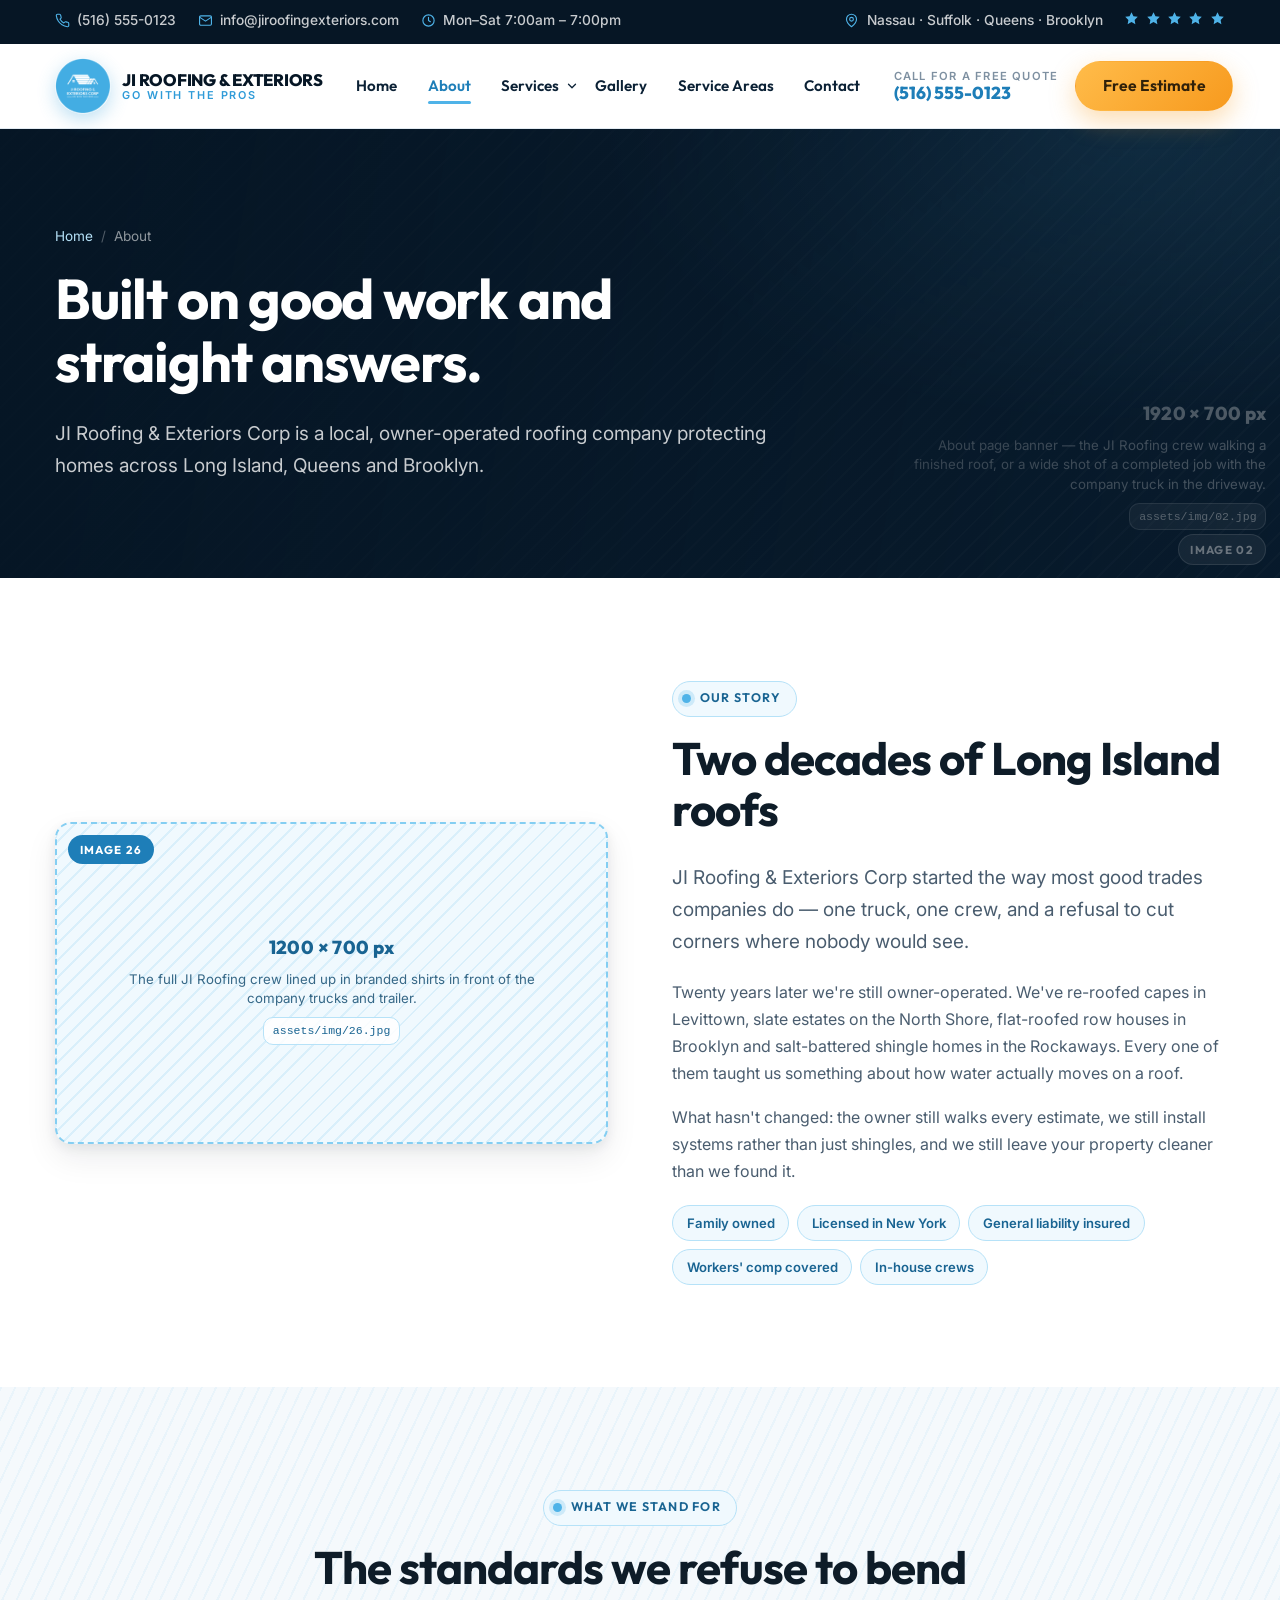
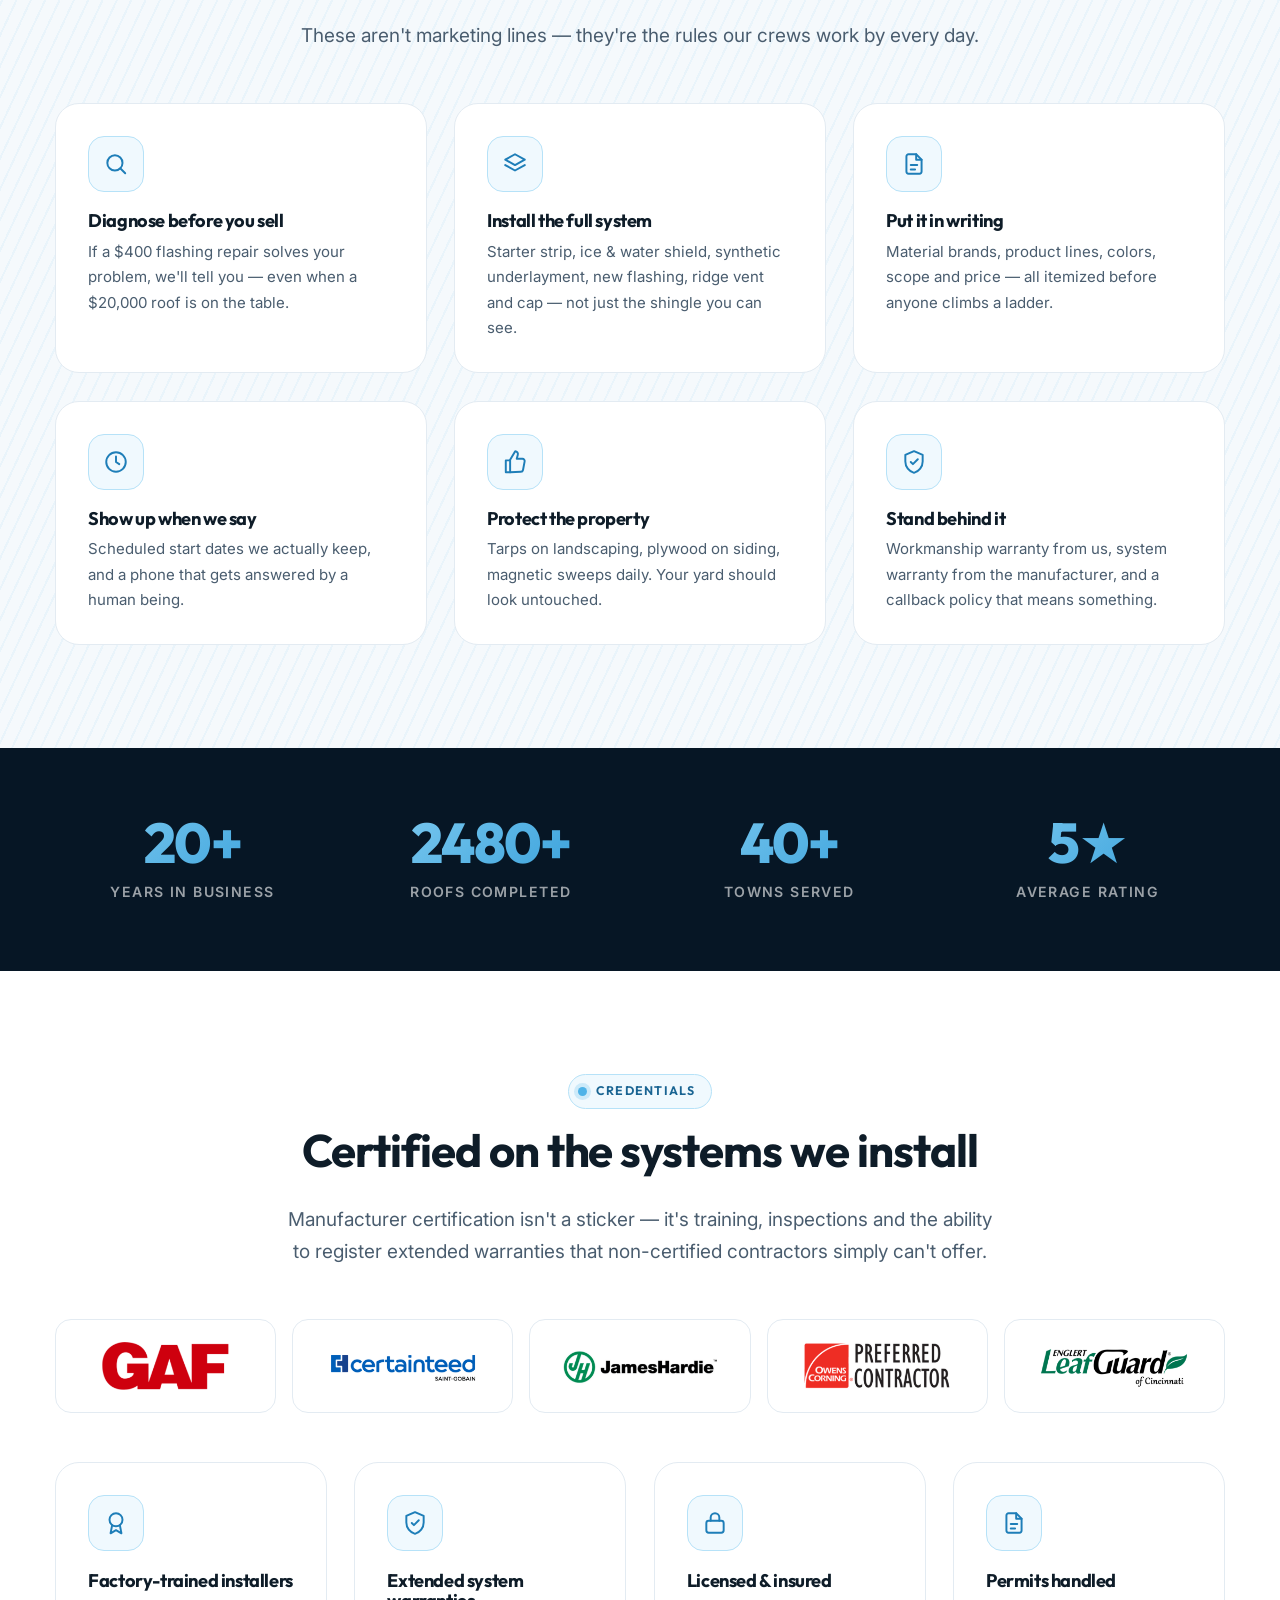
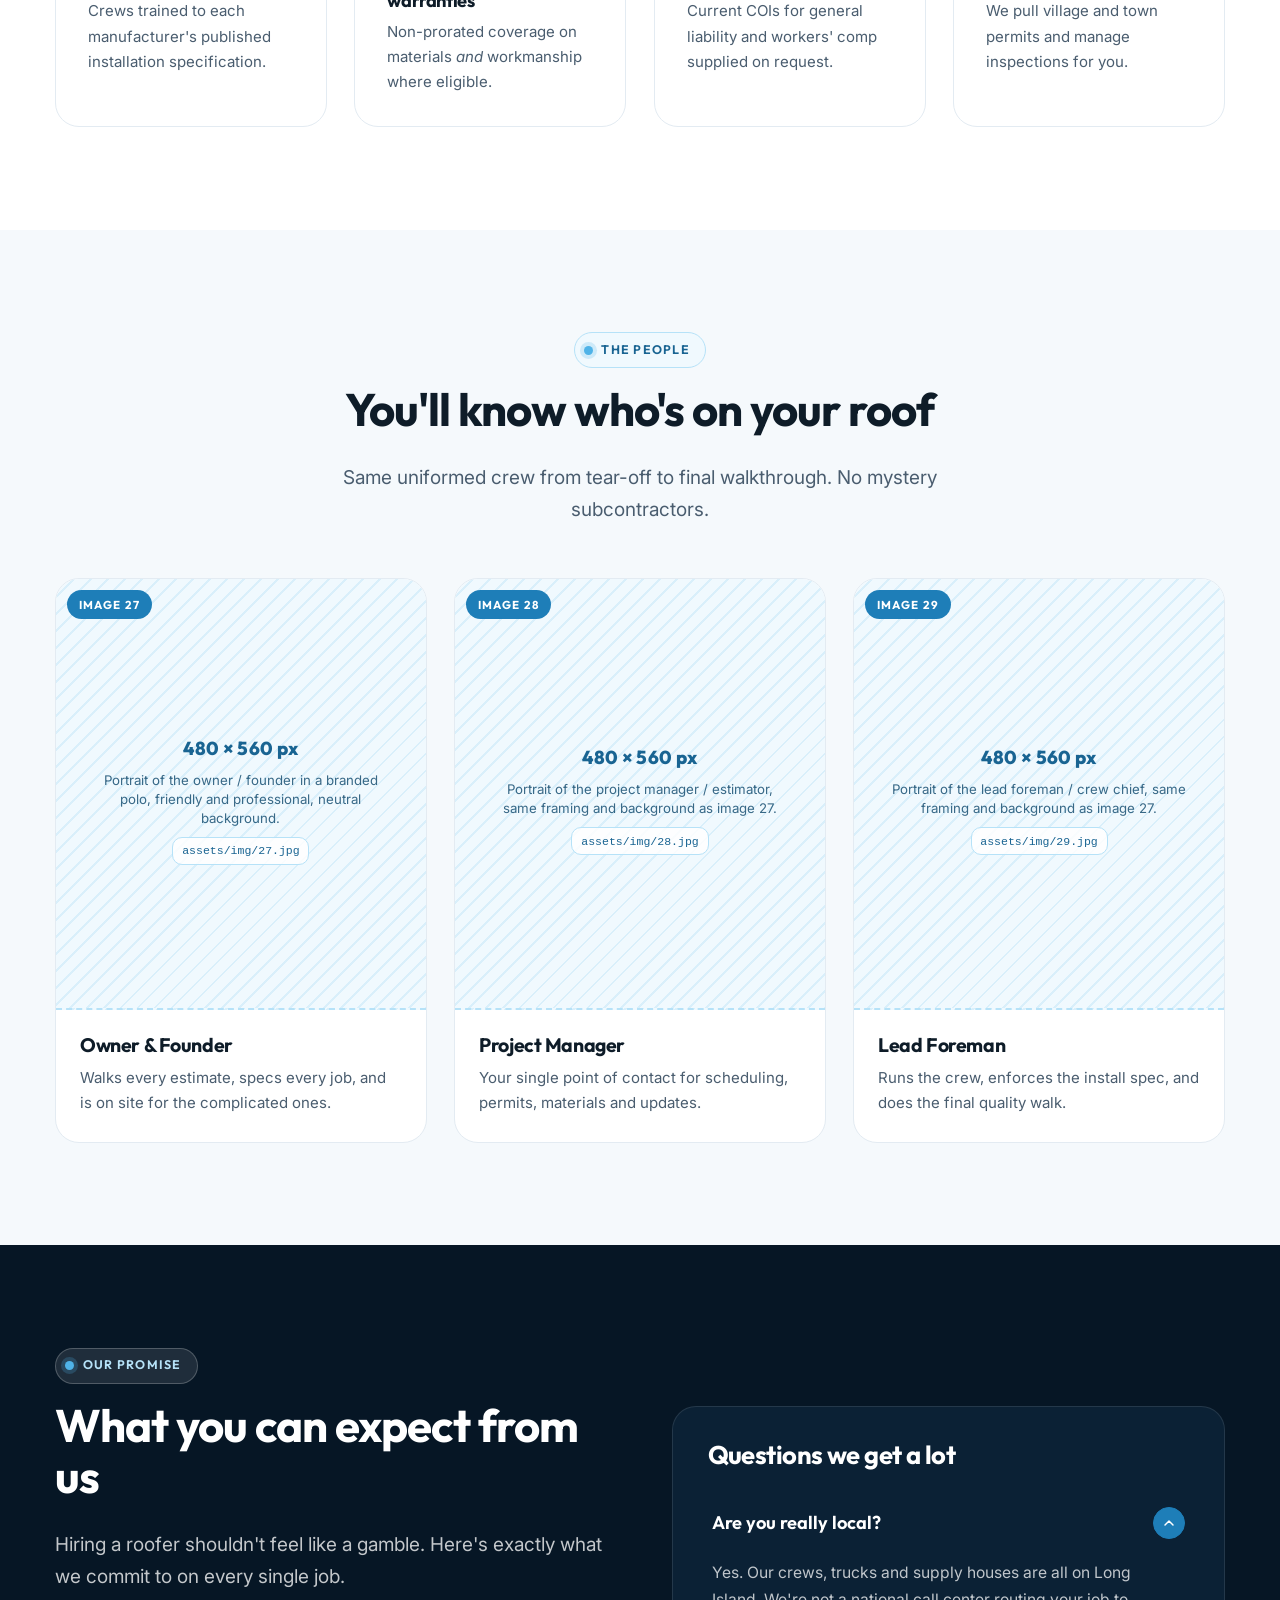
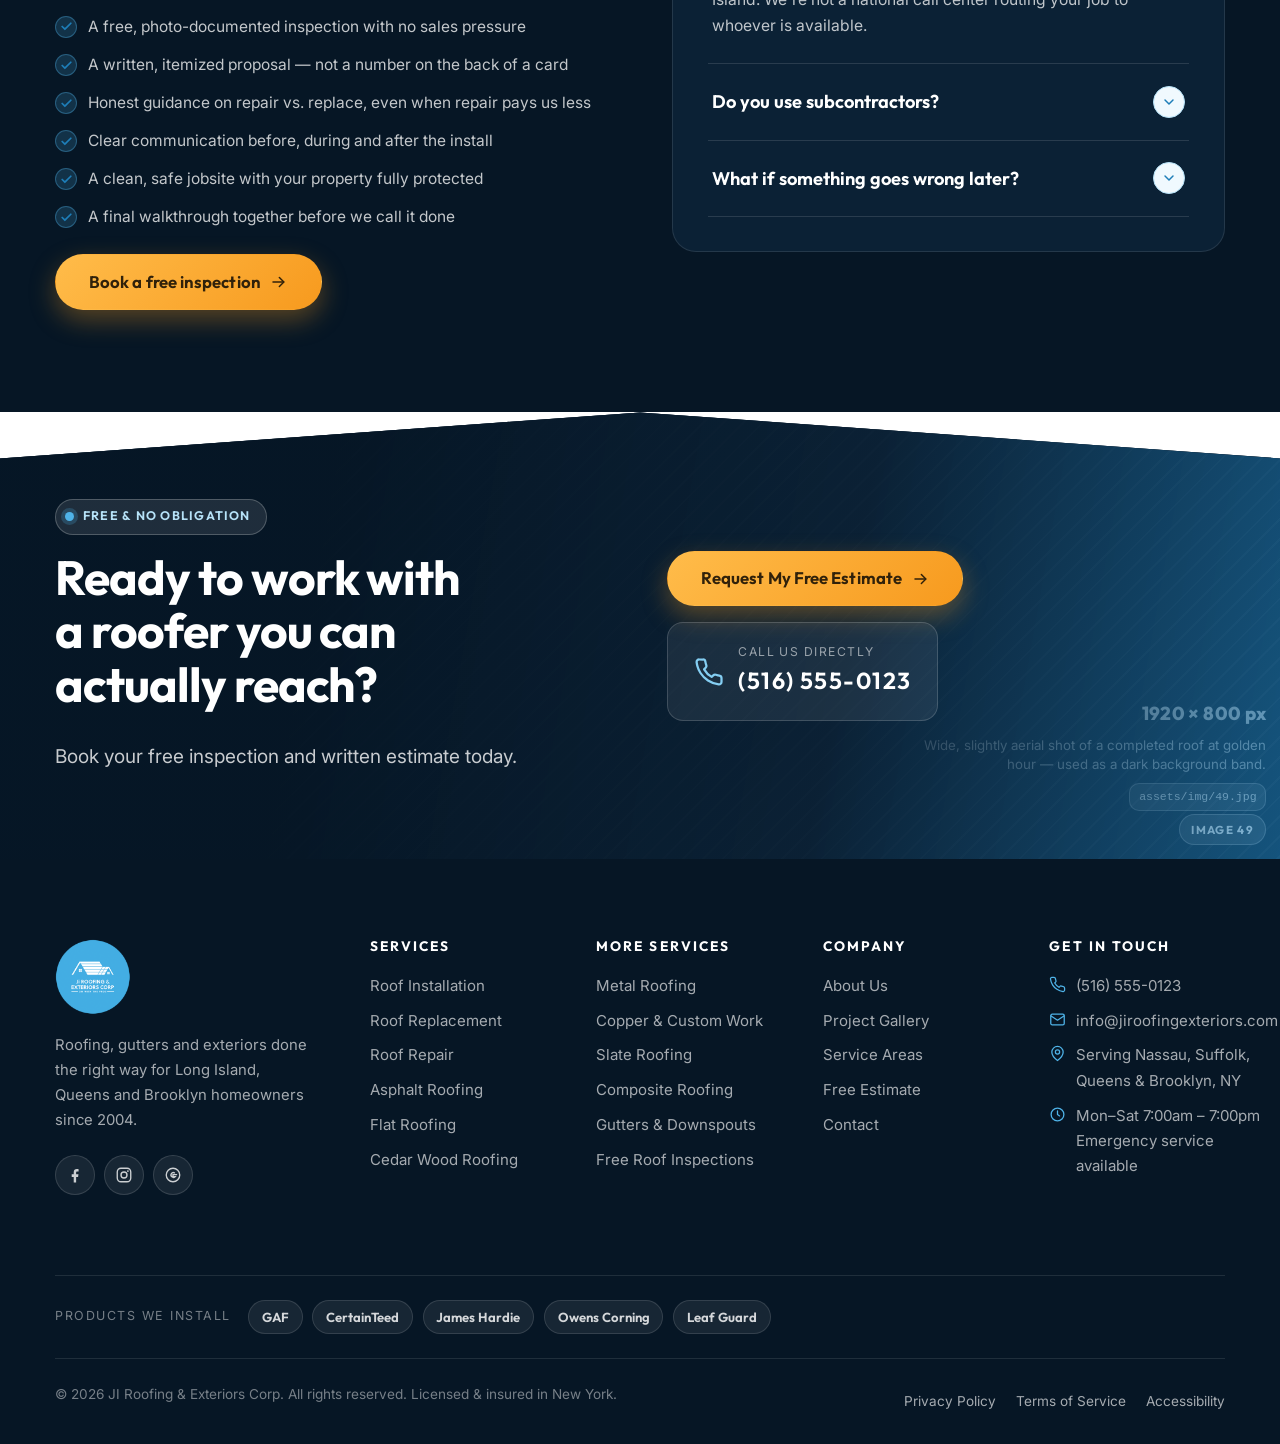
==== commit b8504db8: "changes" ====
--- a/about.html
+++ b/about.html
@@ -69,8 +69,8 @@
     <div class="topbar">
       <div class="wrap topbar__inner">
         <ul class="topbar__list">
-          <li><a href="tel:+16315699084"><svg aria-hidden="true"><use href="#i-phone"/></svg>631-569-9084</a></li>
-          <li><a href="mailto:jiservicesconstruction@gmail.com"><svg aria-hidden="true"><use href="#i-mail"/></svg>jiservicesconstruction@gmail.com</a></li>
+          <li><a href="tel:+15165550123"><svg aria-hidden="true"><use href="#i-phone"/></svg>(516) 555-0123</a></li>
+          <li><a href="mailto:info@jiroofingexteriors.com"><svg aria-hidden="true"><use href="#i-mail"/></svg>info@jiroofingexteriors.com</a></li>
           <li class="topbar__secondary"><span class="topbar__item"><svg aria-hidden="true"><use href="#i-clock"/></svg>Mon–Sat 7:00am – 7:00pm</span></li>
         </ul>
         <ul class="topbar__list topbar__secondary">
@@ -122,14 +122,14 @@
           </ul>
           <div class="nav__mobile-cta">
             <a class="btn btn--primary btn--block" href="contact.html">Get My Free Estimate</a>
-            <a class="btn btn--outline btn--block" href="tel:+16315699084"><svg aria-hidden="true"><use href="#i-phone"/></svg>631-569-9084</a>
+            <a class="btn btn--outline btn--block" href="tel:+15165550123"><svg aria-hidden="true"><use href="#i-phone"/></svg>(516) 555-0123</a>
           </div>
         </nav>
 
         <div class="header__cta">
           <span class="header__phone">
             <span>Call for a free quote</span>
-            <strong><a href="tel:+16315699084">631-569-9084</a></strong>
+            <strong><a href="tel:+15165550123">(516) 555-0123</a></strong>
           </span>
           <a class="btn btn--primary" href="contact.html">Free Estimate</a>
           <button class="nav-toggle" type="button" aria-label="Open menu" aria-expanded="false" aria-controls="primary-nav">
@@ -166,7 +166,11 @@
       <section class="section">
         <div class="wrap split">
           <div class="split__media reveal">
-            <img class="media-img" style="--ph-ratio: 12 / 7" src="assets/img/roofing_26.png" alt="Aerial view of a completed architectural shingle roof on a large Long Island home" loading="lazy" />
+            <!-- IMAGE 26 -->
+            <figure class="ph" style="--ph-ratio: 12 / 7">
+              <span class="ph__badge">Image 26</span>
+              <span class="ph__body"><strong class="ph__dim">1200 × 700 px</strong><span class="ph__desc">The full JI Roofing crew lined up in branded shirts in front of the company trucks and trailer.</span><code class="ph__file">assets/img/26.jpg</code></span>
+            </figure>
           </div>
           <div class="reveal" data-delay="100">
             <span class="eyebrow">Our story</span>
@@ -308,6 +312,49 @@
         </div>
       </section>
 
+      <!-- ===================== TEAM ===================== -->
+      <section class="section section--alt">
+        <div class="wrap">
+          <div class="section-head section-head--center reveal">
+            <span class="eyebrow">The people</span>
+            <h2>You'll know who's on your roof</h2>
+            <p>Same uniformed crew from tear-off to final walkthrough. No mystery subcontractors.</p>
+          </div>
+          <div class="grid grid--3">
+            <article class="card reveal">
+              <div class="card__media">
+                <!-- IMAGE 27 -->
+                <figure class="ph" style="--ph-ratio: 6 / 7"><span class="ph__badge">Image 27</span><span class="ph__body"><strong class="ph__dim">480 × 560 px</strong><span class="ph__desc">Portrait of the owner / founder in a branded polo, friendly and professional, neutral background.</span><code class="ph__file">assets/img/27.jpg</code></span></figure>
+              </div>
+              <div class="card__body">
+                <h3>Owner &amp; Founder</h3>
+                <p>Walks every estimate, specs every job, and is on site for the complicated ones.</p>
+              </div>
+            </article>
+            <article class="card reveal" data-delay="60">
+              <div class="card__media">
+                <!-- IMAGE 28 -->
+                <figure class="ph" style="--ph-ratio: 6 / 7"><span class="ph__badge">Image 28</span><span class="ph__body"><strong class="ph__dim">480 × 560 px</strong><span class="ph__desc">Portrait of the project manager / estimator, same framing and background as image 27.</span><code class="ph__file">assets/img/28.jpg</code></span></figure>
+              </div>
+              <div class="card__body">
+                <h3>Project Manager</h3>
+                <p>Your single point of contact for scheduling, permits, materials and updates.</p>
+              </div>
+            </article>
+            <article class="card reveal" data-delay="120">
+              <div class="card__media">
+                <!-- IMAGE 29 -->
+                <figure class="ph" style="--ph-ratio: 6 / 7"><span class="ph__badge">Image 29</span><span class="ph__body"><strong class="ph__dim">480 × 560 px</strong><span class="ph__desc">Portrait of the lead foreman / crew chief, same framing and background as image 27.</span><code class="ph__file">assets/img/29.jpg</code></span></figure>
+              </div>
+              <div class="card__body">
+                <h3>Lead Foreman</h3>
+                <p>Runs the crew, enforces the install spec, and does the final quality walk.</p>
+              </div>
+            </article>
+          </div>
+        </div>
+      </section>
+
       <!-- ===================== PROMISE ===================== -->
       <section class="section section--navy">
         <div class="wrap split">
@@ -357,7 +404,11 @@
 
       <!-- ===================== CTA ===================== -->
       <section class="cta roofline">
-        <img class="bg-img" src="assets/img/roofing_49.png" alt="" aria-hidden="true" loading="lazy" />
+        <!-- IMAGE 49 -->
+        <div class="ph ph--bg">
+          <span class="ph__badge">Image 49</span>
+          <span class="ph__body"><strong class="ph__dim">1920 × 800 px</strong><span class="ph__desc">Wide, slightly aerial shot of a completed roof at golden hour — used as a dark background band.</span><code class="ph__file">assets/img/49.jpg</code></span>
+        </div>
         <div class="cta__scrim"></div>
         <div class="wrap cta__inner">
           <div class="reveal">
@@ -367,9 +418,9 @@
           </div>
           <div class="reveal" data-delay="100" style="display: grid; gap: 1rem; justify-items: start">
             <a class="btn btn--primary btn--lg" href="contact.html">Request My Free Estimate <svg aria-hidden="true"><use href="#i-arrow"/></svg></a>
-            <a class="cta__phone" href="tel:+16315699084">
+            <a class="cta__phone" href="tel:+15165550123">
               <svg aria-hidden="true"><use href="#i-phone"/></svg>
-              <span><span>Call us directly</span><strong>631-569-9084</strong></span>
+              <span><span>Call us directly</span><strong>(516) 555-0123</strong></span>
             </a>
           </div>
         </div>
@@ -424,8 +475,8 @@
           <div>
             <h4>Get in touch</h4>
             <ul class="footer__contact">
-              <li><svg aria-hidden="true"><use href="#i-phone"/></svg><a href="tel:+16315699084">631-569-9084</a></li>
-              <li><svg aria-hidden="true"><use href="#i-mail"/></svg><a href="mailto:jiservicesconstruction@gmail.com">jiservicesconstruction@gmail.com</a></li>
+              <li><svg aria-hidden="true"><use href="#i-phone"/></svg><a href="tel:+15165550123">(516) 555-0123</a></li>
+              <li><svg aria-hidden="true"><use href="#i-mail"/></svg><a href="mailto:info@jiroofingexteriors.com">info@jiroofingexteriors.com</a></li>
               <li><svg aria-hidden="true"><use href="#i-pin"/></svg><span>Serving Nassau, Suffolk,<br />Queens &amp; Brooklyn, NY</span></li>
               <li><svg aria-hidden="true"><use href="#i-clock"/></svg><span>Mon–Sat 7:00am – 7:00pm<br />Emergency service available</span></li>
             </ul>
@@ -447,7 +498,7 @@
     </footer>
 
     <div class="actionbar">
-      <a class="btn btn--outline" href="tel:+16315699084"><svg aria-hidden="true"><use href="#i-phone"/></svg>Call Now</a>
+      <a class="btn btn--outline" href="tel:+15165550123"><svg aria-hidden="true"><use href="#i-phone"/></svg>Call Now</a>
       <a class="btn btn--primary" href="contact.html">Free Estimate</a>
     </div>
 
--- a/assets/css/styles.css
+++ b/assets/css/styles.css
@@ -1582,10 +1582,6 @@
   box-shadow: var(--sh-md);
 }
 
-.split__media .media-img {
-  box-shadow: var(--sh-md);
-}
-
 .split__inset {
   position: absolute;
   right: -1.5rem;
@@ -2339,6 +2335,16 @@
   font-size: 0.78rem;
   font-weight: 600;
   color: var(--err);
+}
+
+.form-status {
+  margin: 1rem 0 0;
+  padding: 0.85rem 1rem;
+  border: 1px solid var(--blue-200);
+  border-radius: var(--r-sm);
+  background: var(--blue-50);
+  color: var(--navy-800);
+  font-size: 0.86rem;
 }
 
 .field--check {
